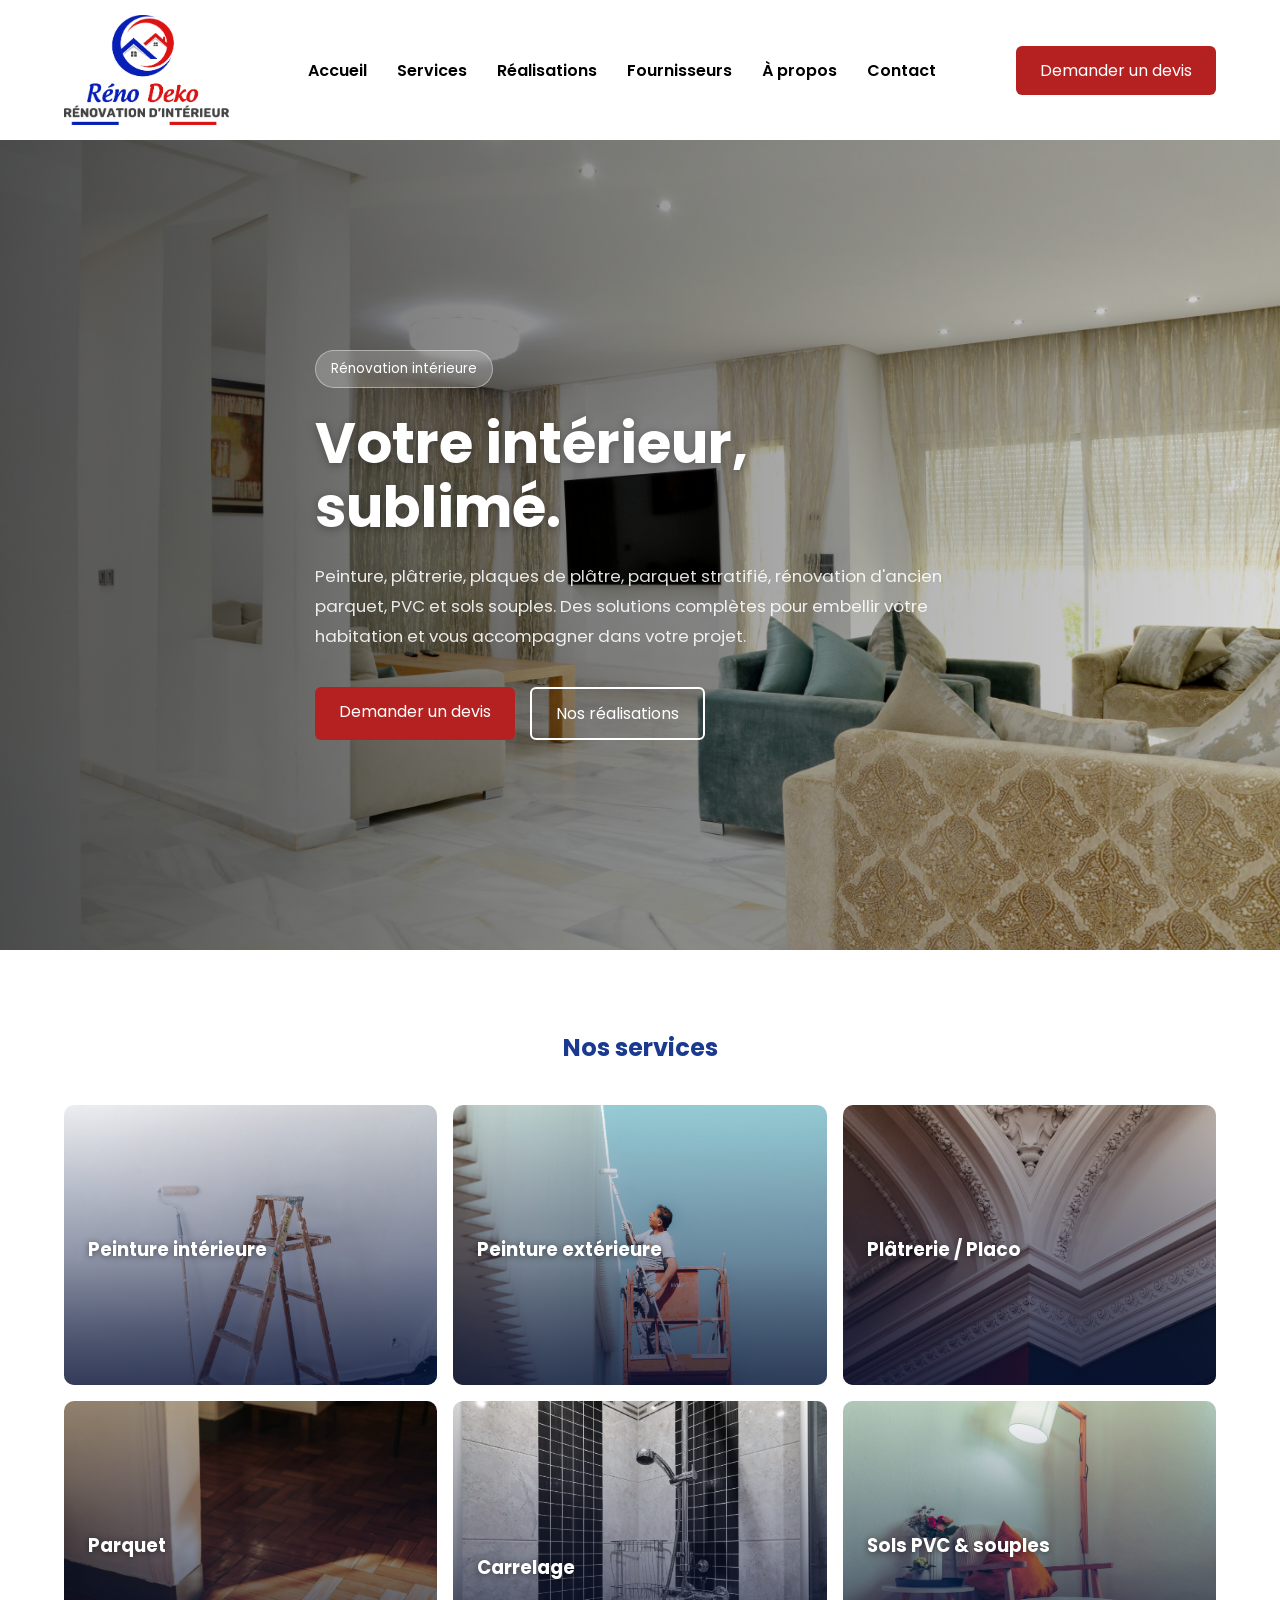
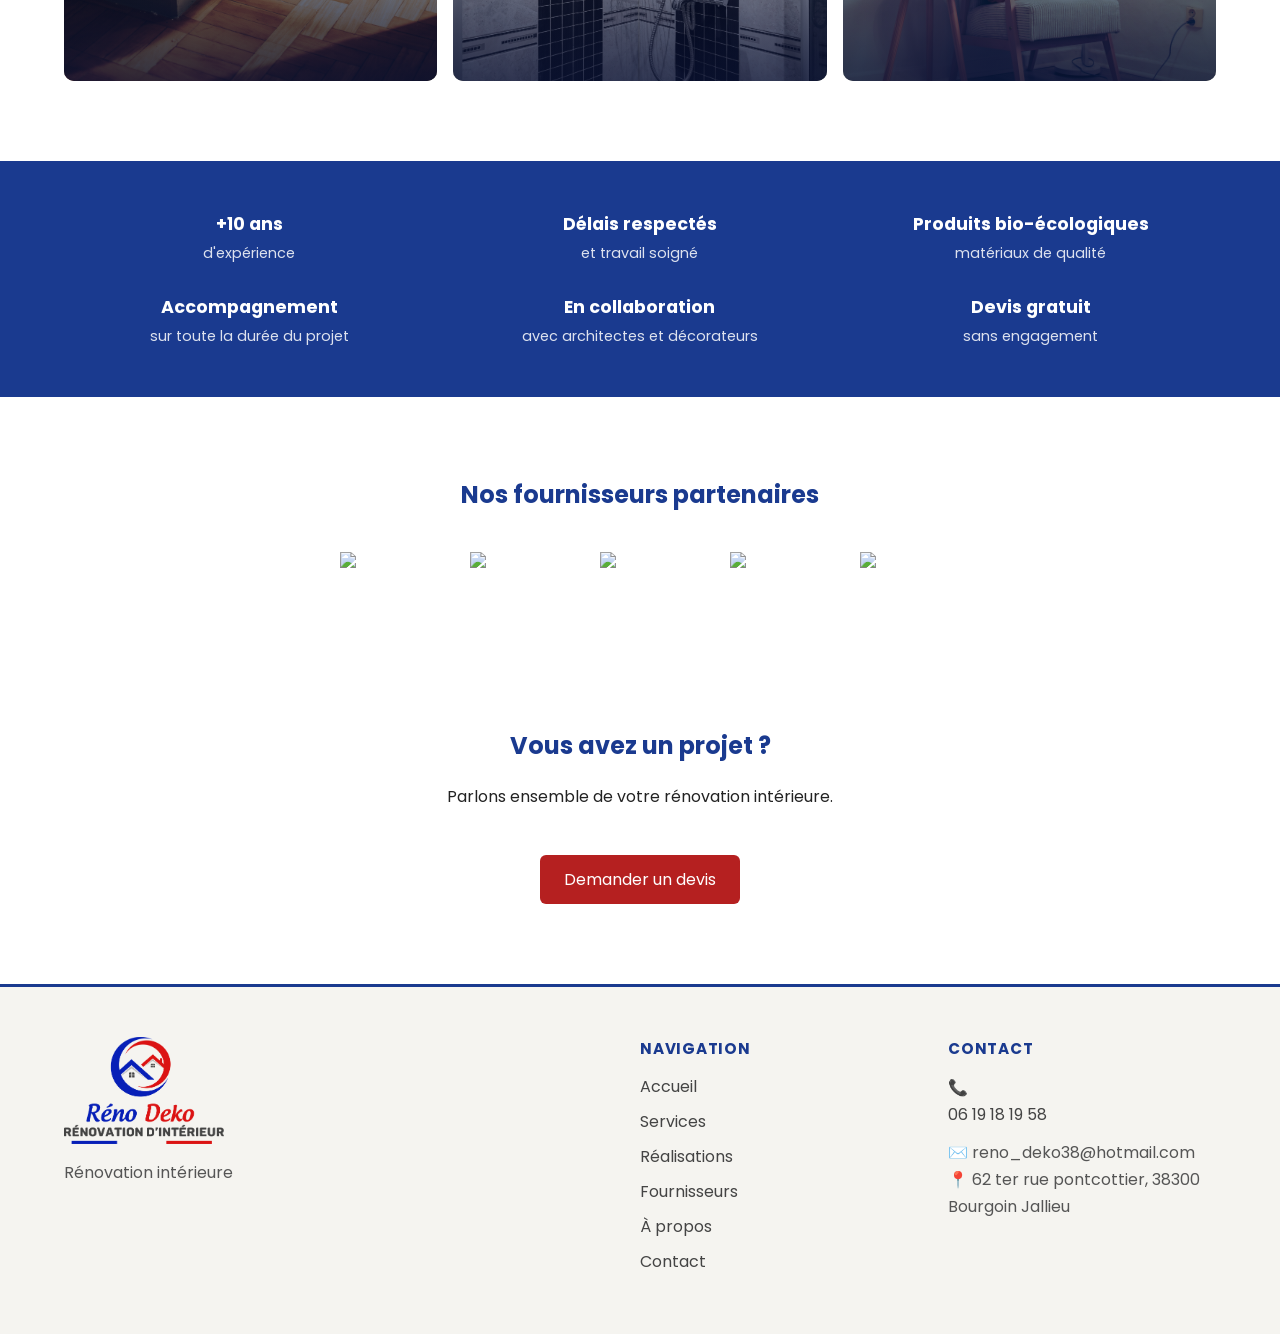
==== index.html @ 1f71a04a "Add files via upload" ====
<!DOCTYPE html>
<html lang="fr">

<head>
    <meta charset="UTF-8">
    <meta name="viewport" content="width=device-width, initial-scale=1.0">
    <title>Réno Deko - Rénovation intérieure</title>
    <link rel="stylesheet" href="assets/css/style.css">
</head>
<body>
    <header>
        <div class="container navbar">

            <a href="index.html" class="logo">
                <img src="assets/images/logo.png" alt="Réno Deko" style="height:110px; width:auto;">
            </a>

            <nav>
                <ul>
                    <li><a href="index.html">Accueil</a></li>
                    <li><a href="services.html">Services</a></li>
                    <li><a href="realisations.html">Réalisations</a></li>
                    <li><a href="fournisseurs.html">Fournisseurs</a></li>
                    <li><a href="apropos.html">À propos</a></li>
                    <li><a href="contact.html">Contact</a></li>
                </ul>
            </nav>

            <a href="contact.html" class="btn-primary">
                Demander un devis
            </a>

            <div class="burger">
                ☰
            </div>

        </div>
    </header>

    <main>

    <!-- HERO PLEINE LARGEUR -->
    <section class="hero">

        <!-- Diaporama du hero : remplace chaque url() par tes images -->
        <div class="hero-bg active" style="background-image: url('assets/images/hero-banner1.jpg'); background-position: center bottom;"></div>
        <div class="hero-bg" style="background-image: url('assets/images/hero-banner2.jpg');"></div>
        <div class="hero-bg" style="background-image: url('assets/images/hero-banner3.jpg'); background-position: center bottom;"></div>
        <div class="hero-overlay"></div>

        <div class="container hero-content">

            <span class="badge">Rénovation intérieure</span>

            <h1>
                Votre intérieur,<br>
                sublimé.
            </h1>

            <p>
                Peinture, plâtrerie, plaques de plâtre, parquet stratifié, rénovation d'ancien parquet,
                PVC et sols souples. Des solutions complètes pour embellir votre habitation
                et vous accompagner dans votre projet.
            </p>

            <div class="hero-buttons">
                <a href="contact.html" class="btn-primary">
                    Demander un devis
                </a>
                <a href="realisations.html" class="btn-secondary">
                    Nos réalisations
                </a>
            </div>

        </div>

    </section>

    <section class="services-home">

        <div class="container">

            <h2>Nos services</h2>

            <div class="service-cards">

                <a href="services.html" class="service-card">
                    <img src="assets/images/peinture-interieure2.jpg" alt="Peinture intérieure">
                    <div class="service-card-overlay">
                        <h3>Peinture intérieure</h3>
                        <p>Revêtements muraux, préparation des supports, enduit et enduit décoratif.</p>
                        <span class="service-card-link">En savoir +</span>
                    </div>
                </a>

                <a href="services.html" class="service-card">
                    <img src="assets/images/peinture-exterieure2.jpg" alt="Peinture extérieure">
                    <div class="service-card-overlay">
                        <h3>Peinture extérieure</h3>
                        <p>Murs extérieurs, lasure pour façade en ciment brut, ravalement.</p>
                        <span class="service-card-link">En savoir +</span>
                    </div>
                </a>

                <a href="services.html" class="service-card">
                    <img src="assets/images/platrerie2.jpg" alt="Plâtrerie / Placo">
                    <div class="service-card-overlay">
                        <h3>Plâtrerie / Placo</h3>
                        <p>Cloisons, doublages, plafonds et aménagement des combles.</p>
                        <span class="service-card-link">En savoir +</span>
                    </div>
                </a>

                <a href="services.html" class="service-card">
                    <img src="assets/images/parquet2.jpg" alt="Parquet">
                    <div class="service-card-overlay">
                        <h3>Parquet</h3>
                        <p>Pose de tout type de parquet, stratifié neuf ou rénovation d'ancien parquet.</p>
                        <span class="service-card-link">En savoir +</span>
                    </div>
                </a>

                <a href="services.html" class="service-card">
                    <img src="assets/images/carrelage2.jpg" alt="Carrelage">
                    <div class="service-card-overlay">
                        <h3>Carrelage</h3>
                        <p>Neuf et rénovation, intérieur et extérieur.</p>
                        <span class="service-card-link">En savoir +</span>
                    </div>
                </a>

                <a href="services.html" class="service-card">
                    <img src="assets/images/sols2.jpg" alt="Sols PVC & souples">
                    <div class="service-card-overlay">
                        <h3>Sols PVC & souples</h3>
                        <p>Revêtements résistants, modernes et confortables.</p>
                        <span class="service-card-link">En savoir +</span>
                    </div>
                </a>

            </div>

        </div>

    </section>

    <section class="advantages">

        <div class="container advantages-grid">

            <div>
                <h3>+10 ans</h3>
                <p>d'expérience</p>
            </div>

            <div>
                <h3>Délais respectés</h3>
                <p>et travail soigné</p>
            </div>

            <div>
                <h3>Produits bio-écologiques</h3>
                <p>matériaux de qualité</p>
            </div>

            <div>
                <h3>Accompagnement</h3>
                <p>sur toute la durée du projet</p>
            </div>

            <div>
                <h3>En collaboration</h3>
                <p>avec architectes et décorateurs</p>
            </div>

            <div>
                <h3>Devis gratuit</h3>
                <p>sans engagement</p>
            </div>

        </div>

    </section>

    <section class="suppliers-preview">

        <div class="container">

            <h2>Nos fournisseurs partenaires</h2>

            <div class="logos">
                <img src="assets/fournisseurs/seigneurie.png">
                <img src="assets/fournisseurs/tollens.png">
                <img src="assets/fournisseurs/sikkens.png">
                <img src="assets/fournisseurs/placoplatre.png">
                <img src="assets/fournisseurs/quickstep.png">
            </div>

        </div>

    </section>

    <section class="cta">

        <div class="container">

            <h2>Vous avez un projet ?</h2>

            <p>Parlons ensemble de votre rénovation intérieure.</p>

            <a href="contact.html" class="btn-primary">
                Demander un devis
            </a>

        </div>

    </section>

    </main>

    <footer>

        <div class="container footer-grid">
            <div>
                <img src="assets/images/logo.png"
                alt="Réno Deko"
                style="width:160px; margin-bottom:15px;">
                <p>Rénovation intérieure</p>
            </div>

            <div>
                <h4>Navigation</h4>
                <a href="index.html">Accueil</a>
                <a href="services.html">Services</a>
                <a href="realisations.html">Réalisations</a>
                <a href="fournisseurs.html">Fournisseurs</a>
                <a href="apropos.html">À propos</a>
                <a href="contact.html">Contact</a>
            </div>

            <div>
                <h4>Contact</h4>
                <p>📞 <a href="tel:+33619181958" style="color:#444;">06 19 18 19 58</a></p>
                <p>✉️ reno_deko38@hotmail.com</p>
                <p>📍 62 ter rue pontcottier, 38300 Bourgoin Jallieu</p>
            </div>

        </div>

    </footer>
    <script src="assets/js/main.js"></script>
</body>

</html>
---- assets/css/style.css ----
@import url('https://fonts.googleapis.com/css2?family=Poppins:wght@300;400;500;600;700&display=swap');

:root{
    --blue:#1a3a8f;
    --red:#b52020;
    --dark:#222;
    --light:#fff;
    --gray:#faf9f7;
}

*{
    margin:0;
    padding:0;
    box-sizing:border-box;
}

html,
body{
    height:100%;
}

body{
    font-family:'Poppins',sans-serif;
    color:var(--dark);
    display:flex;
    flex-direction:column;
    min-height:100vh;
    background-image: url("../images/fond.jpg");
    background-size: cover;
    background-position: center;
    background-repeat: no-repeat;
    background-attachment: fixed;
}

main{
    flex:1;
}

img{
    max-width:100%;
    display:block;
}

a{
    text-decoration:none;
}

.container{
    width:90%;
    max-width:1200px;
    margin:auto;
}

/* ── HEADER ── */
header{
    background:rgba(255,255,255,0.95);
    position: relative;
    z-index: 10;
}

.navbar{
    display:flex;
    justify-content:space-between;
    align-items:center;
    padding:15px 0;
}

.logo img{
    height:80px;
}

nav ul{
    display:flex;
    list-style:none;
    gap:30px;
}

nav a{
    color:#000000;
    font-weight:600;
    font-size:16px;
}

nav a:hover{
    color:var(--blue);
}

.btn-primary{
    background:var(--red);
    color:white;
    padding:12px 24px;
    border-radius:6px;
    transition: background 0.2s ease;
}

.btn-primary:hover{
    background:#8f1818;
}

.btn-secondary{
    border:2px solid white;
    color:white;
    padding:12px 24px;
    border-radius:6px;
    transition: all 0.2s ease;
}

.btn-secondary:hover{
    background:white;
    color:var(--dark);
}

/* ── HERO PLEINE LARGEUR ── */
.hero{
    position: relative;
    min-height: 90vh;
    display: flex;
    align-items: center;
    overflow: hidden;
}

/* Diaporama du hero — contrôlé par JavaScript */
/* Place tes fichiers : hero-banner1.jpg, hero-banner2.jpg, hero-banner3.jpg */
.hero-bg{
    position: absolute;
    inset: 0;
    background-size: cover;
    background-position: center;
    background-repeat: no-repeat;
    opacity: 0;
    transition: opacity 2s ease-in-out;
}

.hero-bg.active{
    opacity: 1;
}

/* Overlay sombre pour lisibilité du texte */
.hero-overlay{
    position: absolute;
    inset: 0;
    background: linear-gradient(
        to right,
        rgba(0,0,0,0.65) 0%,
        rgba(0,0,0,0.35) 60%,
        rgba(0,0,0,0.15) 100%
    );
}

.hero-content{
    position: relative;
    z-index: 2;
    max-width: 650px;
    padding: 80px 0;
}

.badge{
    display:inline-block;
    background: rgba(255,255,255,0.2);
    color: white;
    border: 1px solid rgba(255,255,255,0.4);
    padding:8px 15px;
    border-radius:50px;
    margin-bottom:24px;
    font-size:0.85rem;
    backdrop-filter: blur(4px);
}

.hero h1{
    font-size: 56px;
    color: white;
    margin-bottom: 20px;
    line-height: 1.15;
    text-shadow: 0 2px 10px rgba(0,0,0,0.3);
}

.hero p{
    color: rgba(255,255,255,0.88);
    line-height:1.8;
    margin-bottom:36px;
    font-size: 1.05rem;
}

.hero-buttons{
    display:flex;
    gap:15px;
    flex-wrap: wrap;
}

/* ── SERVICES ── */
.services-home{
    padding:80px 0;
    background:transparent;
}

.services-home h2,
.suppliers-preview h2,
.cta h2{
    text-align:center;
    margin-bottom:40px;
    color:var(--blue);
}

/* anciens cards conservés au cas où utilisés ailleurs */
.cards{
    display:grid;
    grid-template-columns:repeat(auto-fit,minmax(220px,1fr));
    gap:20px;
}
.card{
    background:rgba(255,255,255,0.92);
    padding:30px;
    border-radius:10px;
    box-shadow:0 5px 20px rgba(0,0,0,.08);
}

/* ── SERVICE CARDS AVEC HOVER IMAGE ── */
.service-cards{
    display:grid;
    grid-template-columns:repeat(3, 1fr);
    gap:16px;
}

.service-card{
    position:relative;
    overflow:hidden;
    display:block;
    aspect-ratio:4/3;
    cursor:pointer;
    border-radius:10px;
}

.service-card img{
    width:100%;
    height:100%;
    object-fit:cover;
    display:block;
    transition:transform 0.5s ease;
}

.service-card:hover img{
    transform:scale(1.06);
}

.service-card-overlay{
    position:absolute;
    inset:0;
    background:linear-gradient(
        to top,
        rgba(10,20,60,0.70) 0%,
        rgba(10,20,60,0.30) 60%,
        rgba(0,0,0,0) 100%
    );
    display:flex;
    flex-direction:column;
    justify-content:flex-end;
    padding:28px 24px;
    opacity:0;
    transition:opacity 0.35s ease;
}

/* titre toujours visible en bas même sans hover */
.service-card-overlay h3{
    color:white;
    font-size:1.15rem;
    font-weight:700;
    margin-bottom:8px;
    text-shadow:0 1px 6px rgba(0,0,0,0.5);
    transform:translateY(6px);
    transition:transform 0.35s ease;
}

.service-card-overlay p{
    color:rgba(255,255,255,0.9);
    font-size:0.88rem;
    line-height:1.55;
    margin-bottom:14px;
    opacity:0;
    transform:translateY(10px);
    transition:opacity 0.3s ease 0.05s, transform 0.35s ease 0.05s;
}

.service-card-link{
    display:inline-block;
    color:white;
    border:1px solid white;
    padding:6px 16px;
    border-radius:4px;
    font-size:0.82rem;
    font-weight:600;
    width:fit-content;
    opacity:0;
    transform:translateY(10px);
    transition:opacity 0.3s ease 0.1s, transform 0.35s ease 0.1s, background 0.2s ease;
}

.service-card-link:hover{
    background:white;
    color:var(--dark);
}

/* état sans hover : juste le titre visible */
.service-card::before{
    content:'';
    position:absolute;
    inset:0;
    background:linear-gradient(
        to top,
        rgba(0,0,0,0.30) 0%,
        rgba(0,0,0,0) 45%
    );
    z-index:1;
    transition:opacity 0.35s ease;
}

.service-card .service-card-overlay{
    z-index:2;
    opacity:1;
}

.service-card:not(:hover) .service-card-overlay p,
.service-card:not(:hover) .service-card-link{
    opacity:0;
    transform:translateY(10px);
}

.service-card:hover .service-card-overlay p,
.service-card:hover .service-card-link{
    opacity:1;
    transform:translateY(0);
}

.service-card:hover::before{
    opacity:0;
}

.service-card:hover .service-card-overlay h3{
    transform:translateY(0);
}

@media(max-width:992px){
    .service-cards{
        grid-template-columns:repeat(2,1fr);
    }
}

@media(max-width:560px){
    .service-cards{
        grid-template-columns:1fr;
    }
}

/* ── SERVICES PAGE CARDS ── */
.services-page .container{
    display: flex;
    flex-direction: column;
    gap: 30px;
    padding: 60px 0;
}

.services-card{
    display: flex;
    flex-direction: row;
    align-items: stretch;
    background: rgba(255,255,255,0.95);
    border-radius: 14px;
    box-shadow: 0 4px 24px rgba(0,0,0,0.08);
    overflow: hidden;
}

.services-card img{
    width: 340px;
    min-width: 280px;
    height: 280px;
    object-fit: cover;
    display: block;
    flex-shrink: 0;
    border-radius: 14px 0 0 14px;
}

.services-card > div{
    padding: 36px 40px;
    display: flex;
    flex-direction: column;
    justify-content: center;
}

.services-card h2{
    color: var(--blue);
    font-size: 1.4rem;
    font-weight: 700;
    margin-bottom: 12px;
}

.services-card p{
    color: #444;
    line-height: 1.7;
    margin-bottom: 16px;
    font-size: 0.97rem;
}

.services-card ul{
    list-style: none;
    padding: 0;
    display: flex;
    flex-direction: column;
    gap: 6px;
}

.services-card ul li{
    color: #333;
    font-size: 0.93rem;
}

@media(max-width: 768px){
    .services-card{
        flex-direction: column;
    }

    .services-card img{
        width: 100%;
        height: 220px;
        min-width: unset;
    }

    .services-card > div{
        padding: 24px 20px;
    }
}

/* ── AVANTAGES ── */
.advantages{
    background:var(--blue);
    color:white;
    padding:50px 0;
}

.advantages-grid{
    display:grid;
    grid-template-columns:repeat(3,1fr);
    gap:30px 20px;
    text-align:center;
}

.advantages-grid h3{
    font-size:1.1rem;
    margin-bottom:6px;
}

.advantages-grid p{
    font-size:0.9rem;
    opacity:0.85;
}

/* ── FOURNISSEURS ── */
.suppliers-preview{
    padding:80px 0;
}

.logos{
    display:flex;
    justify-content:center;
    align-items:center;
    flex-wrap:wrap;
    gap:50px;
}

.logos img{
    max-height:60px;
    min-width:80px;
    object-fit:contain;
}

.logos img[src=""],
.logos img:not([src]){
    display:none;
}

/* ── CTA ── */
.cta{
    padding:80px 0;
    text-align:center;
}

.cta h2{
    margin-bottom:20px;
}

.cta p{
    margin-bottom:35px;
    line-height:1.7;
}

.cta .btn-primary{
    display:inline-block;
    margin-top:10px;
}

/* ── FOOTER ── */
footer{
    background:#f5f4f0;
    color:#333;
    padding:50px 0;
    border-top:3px solid var(--blue);
}

.footer-grid{
    display:grid;
    grid-template-columns:2fr 1fr 1fr;
    gap:40px;
}

footer a{
    display:block;
    color:#444;
    margin-bottom:10px;
    transition: color 0.2s;
}

footer a:hover{
    color:var(--blue);
}

footer h4{
    color:var(--blue);
    margin-bottom:14px;
    font-size:0.95rem;
    text-transform:uppercase;
    letter-spacing:0.05em;
}

footer p{
    color:#555;
    line-height:1.7;
}

.burger{
    display:none;
}

/* ── MOBILE ── */
@media(max-width:992px){

    .hero{
        min-height: 100svh;
    }

    .hero h1{
        font-size:32px;
    }

    .hero-overlay{
        background: rgba(0,0,0,0.55);
    }

    nav{
        display:none;
    }

    .burger{
        display:block;
        font-size:28px;
        cursor:pointer;
        color:var(--blue);
    }

    nav.active{
        display:flex;
        position:absolute;
        top:100%;
        left:0;
        right:0;
        background:white;
        flex-direction:column;
        padding:20px;
        box-shadow:0 10px 20px rgba(0,0,0,.1);
        z-index:100;
    }

    nav.active ul{
        flex-direction:column;
        gap:20px;
    }

    header{
        position:relative;
    }

    .advantages-grid{
        grid-template-columns:1fr 1fr;
        gap:24px 16px;
    }

    .footer-grid{
        grid-template-columns:1fr;
    }

    .navbar > .btn-primary{
        display:none;
    }
}
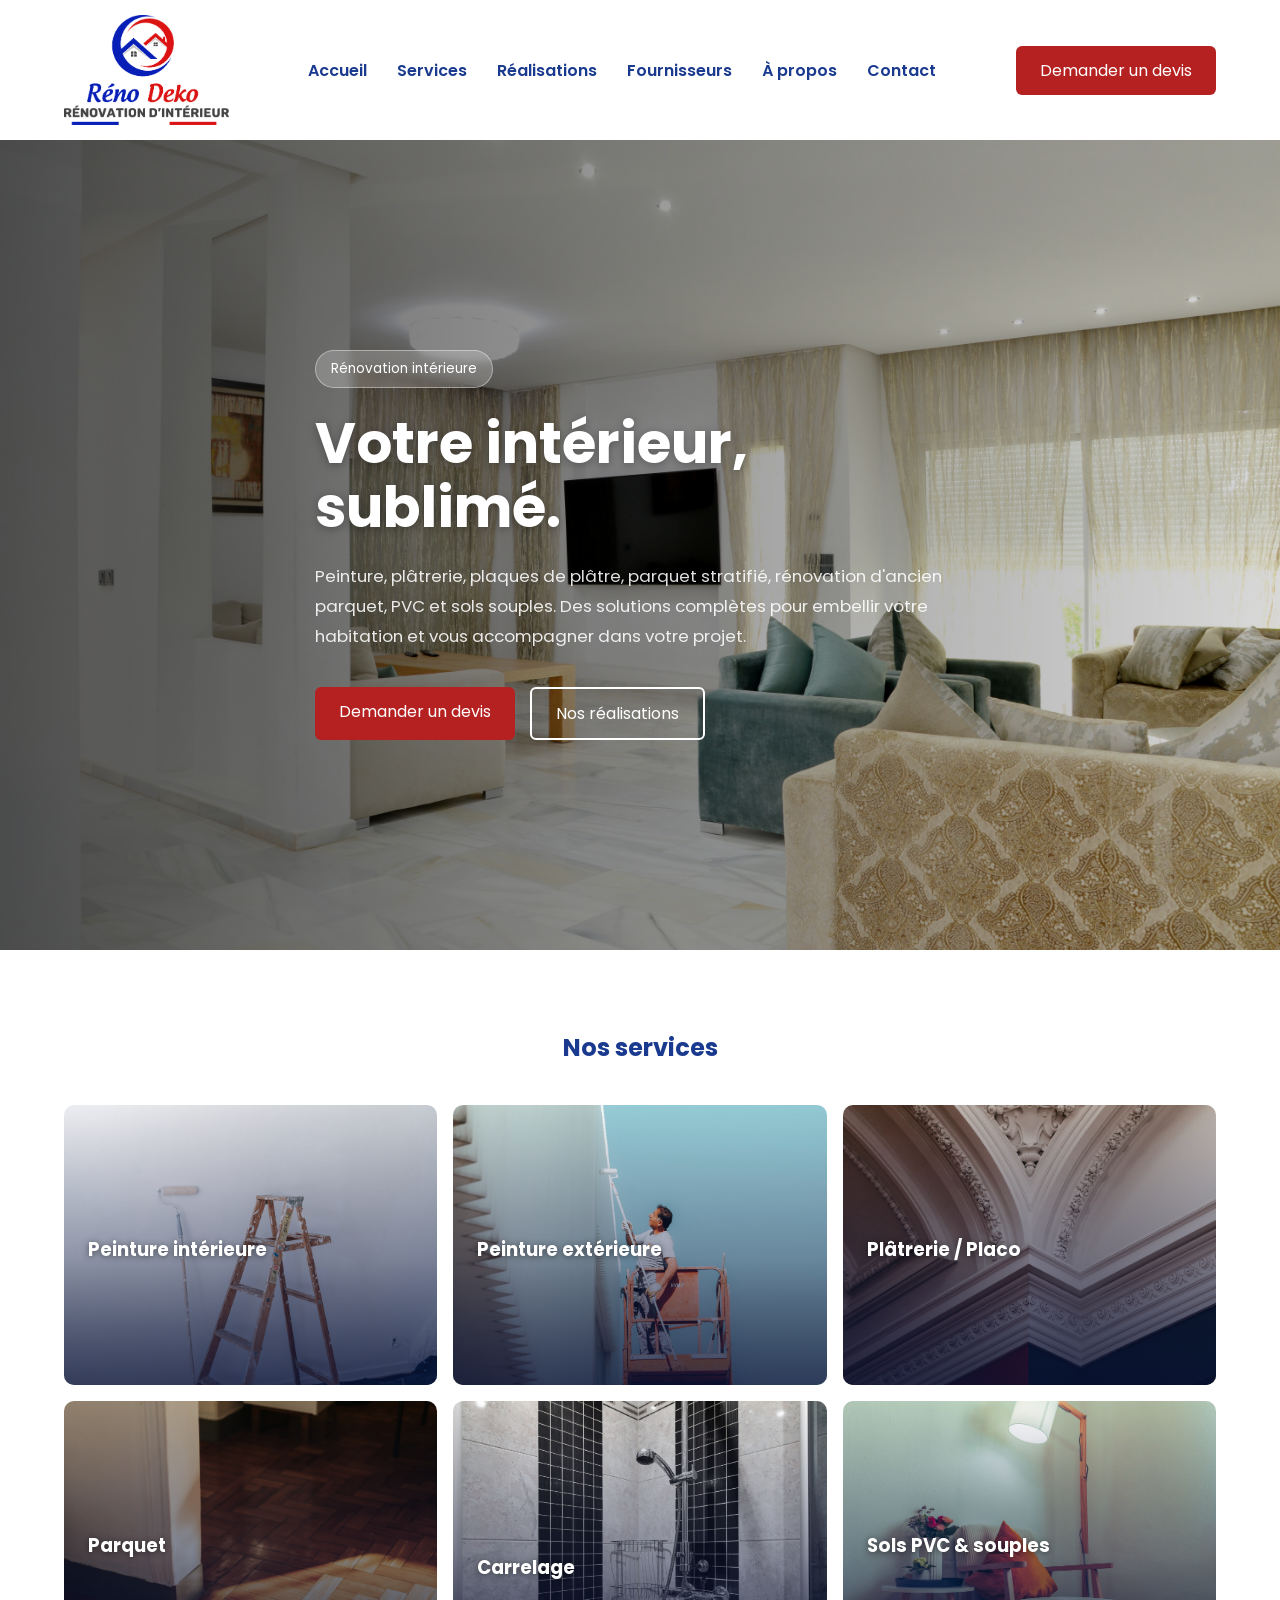
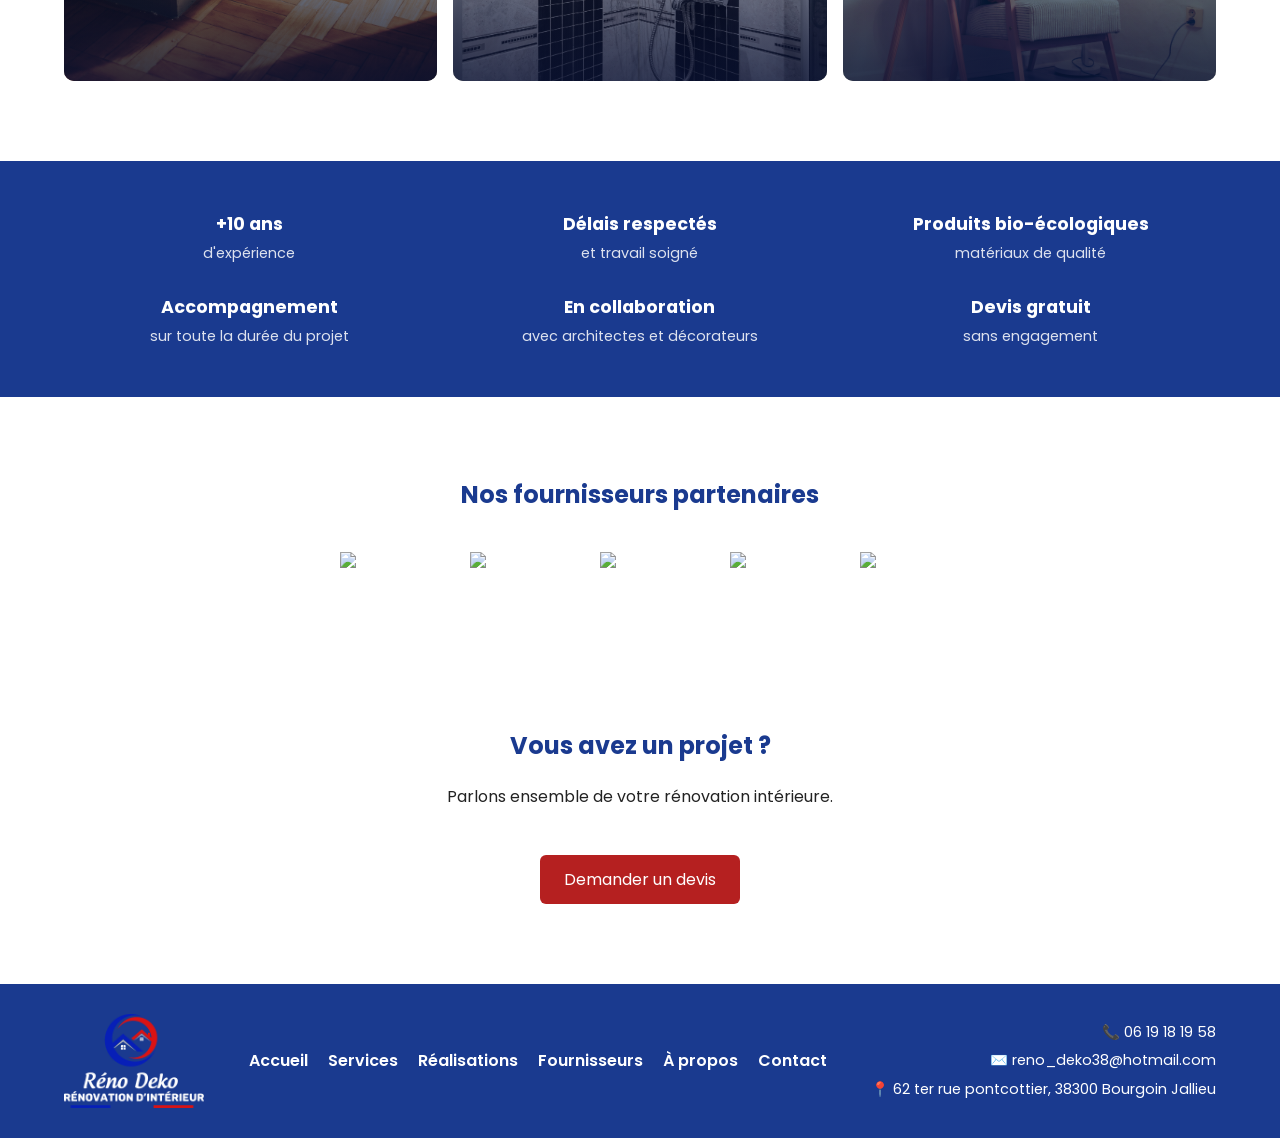
==== commit 894a94c0: "Add files via upload" ====
--- a/index.html
+++ b/index.html
@@ -221,26 +221,22 @@
     <footer>
 
         <div class="container footer-grid">
-            <div>
-                <img src="assets/images/logo.png"
-                alt="Réno Deko"
-                style="width:160px; margin-bottom:15px;">
-                <p>Rénovation intérieure</p>
-            </div>
-
-            <div>
-                <h4>Navigation</h4>
+
+            <div class="footer-logo">
+                <img src="assets/images/logo-white.png" alt="Réno Deko" style="width:140px;">
+            </div>
+
+            <nav class="footer-nav">
                 <a href="index.html">Accueil</a>
                 <a href="services.html">Services</a>
                 <a href="realisations.html">Réalisations</a>
                 <a href="fournisseurs.html">Fournisseurs</a>
                 <a href="apropos.html">À propos</a>
                 <a href="contact.html">Contact</a>
-            </div>
-
-            <div>
-                <h4>Contact</h4>
-                <p>📞 <a href="tel:+33619181958" style="color:#444;">06 19 18 19 58</a></p>
+            </nav>
+
+            <div class="footer-contact">
+                <p>📞 <a href="tel:+33619181958">06 19 18 19 58</a></p>
                 <p>✉️ reno_deko38@hotmail.com</p>
                 <p>📍 62 ter rue pontcottier, 38300 Bourgoin Jallieu</p>
             </div>
@@ -251,4 +247,4 @@
     <script src="assets/js/main.js"></script>
 </body>
 
-</html>
+</html>
--- a/assets/css/style.css
+++ b/assets/css/style.css
@@ -76,7 +76,7 @@
 }
 
 nav a{
-    color:#000000;
+    color:#1a3a8f;
     font-weight:600;
     font-size:16px;
 }
@@ -371,7 +371,7 @@
 .services-card img{
     width: 340px;
     min-width: 280px;
-    height: 280px;
+    height: 300px;
     object-fit: cover;
     display: block;
     flex-shrink: 0;
@@ -498,40 +498,57 @@
 
 /* ── FOOTER ── */
 footer{
-    background:#f5f4f0;
-    color:#333;
-    padding:50px 0;
-    border-top:3px solid var(--blue);
+    background:#1a3a8f;
+    padding:30px 0;
 }
 
 .footer-grid{
-    display:grid;
-    grid-template-columns:2fr 1fr 1fr;
+    display:flex;
+    justify-content:space-between;
+    align-items:center;
     gap:40px;
 }
 
+.footer-logo{
+    flex-shrink:0;
+}
+
+.footer-nav{
+    display:flex;
+    flex-wrap:wrap;
+    gap:6px 20px;
+    justify-content:center;
+}
+
+.footer-nav a{
+    display:inline;
+    color:#ffffff;
+    font-weight:600;
+    transition: color 0.2s;
+}
+
+.footer-nav a:hover{
+    color:var(--blue);
+}
+
+.footer-contact{
+    text-align:right;
+    flex-shrink:0;
+}
+
+.footer-contact p{
+    color:#ffffff;
+    line-height:2;
+    font-size:0.9rem;
+}
+
 footer a{
-    display:block;
-    color:#444;
-    margin-bottom:10px;
+    color:#ffffff;
     transition: color 0.2s;
 }
 
 footer a:hover{
     color:var(--blue);
-}
-
-footer h4{
-    color:var(--blue);
-    margin-bottom:14px;
-    font-size:0.95rem;
-    text-transform:uppercase;
-    letter-spacing:0.05em;
-}
-
-footer p{
-    color:#555;
-    line-height:1.7;
 }
 
 .burger{
@@ -592,10 +609,16 @@
     }
 
     .footer-grid{
-        grid-template-columns:1fr;
+        flex-direction:column;
+        align-items:flex-start;
+        gap:24px;
+    }
+
+    .footer-contact{
+        text-align:left;
     }
 
     .navbar > .btn-primary{
         display:none;
     }
-}
+}
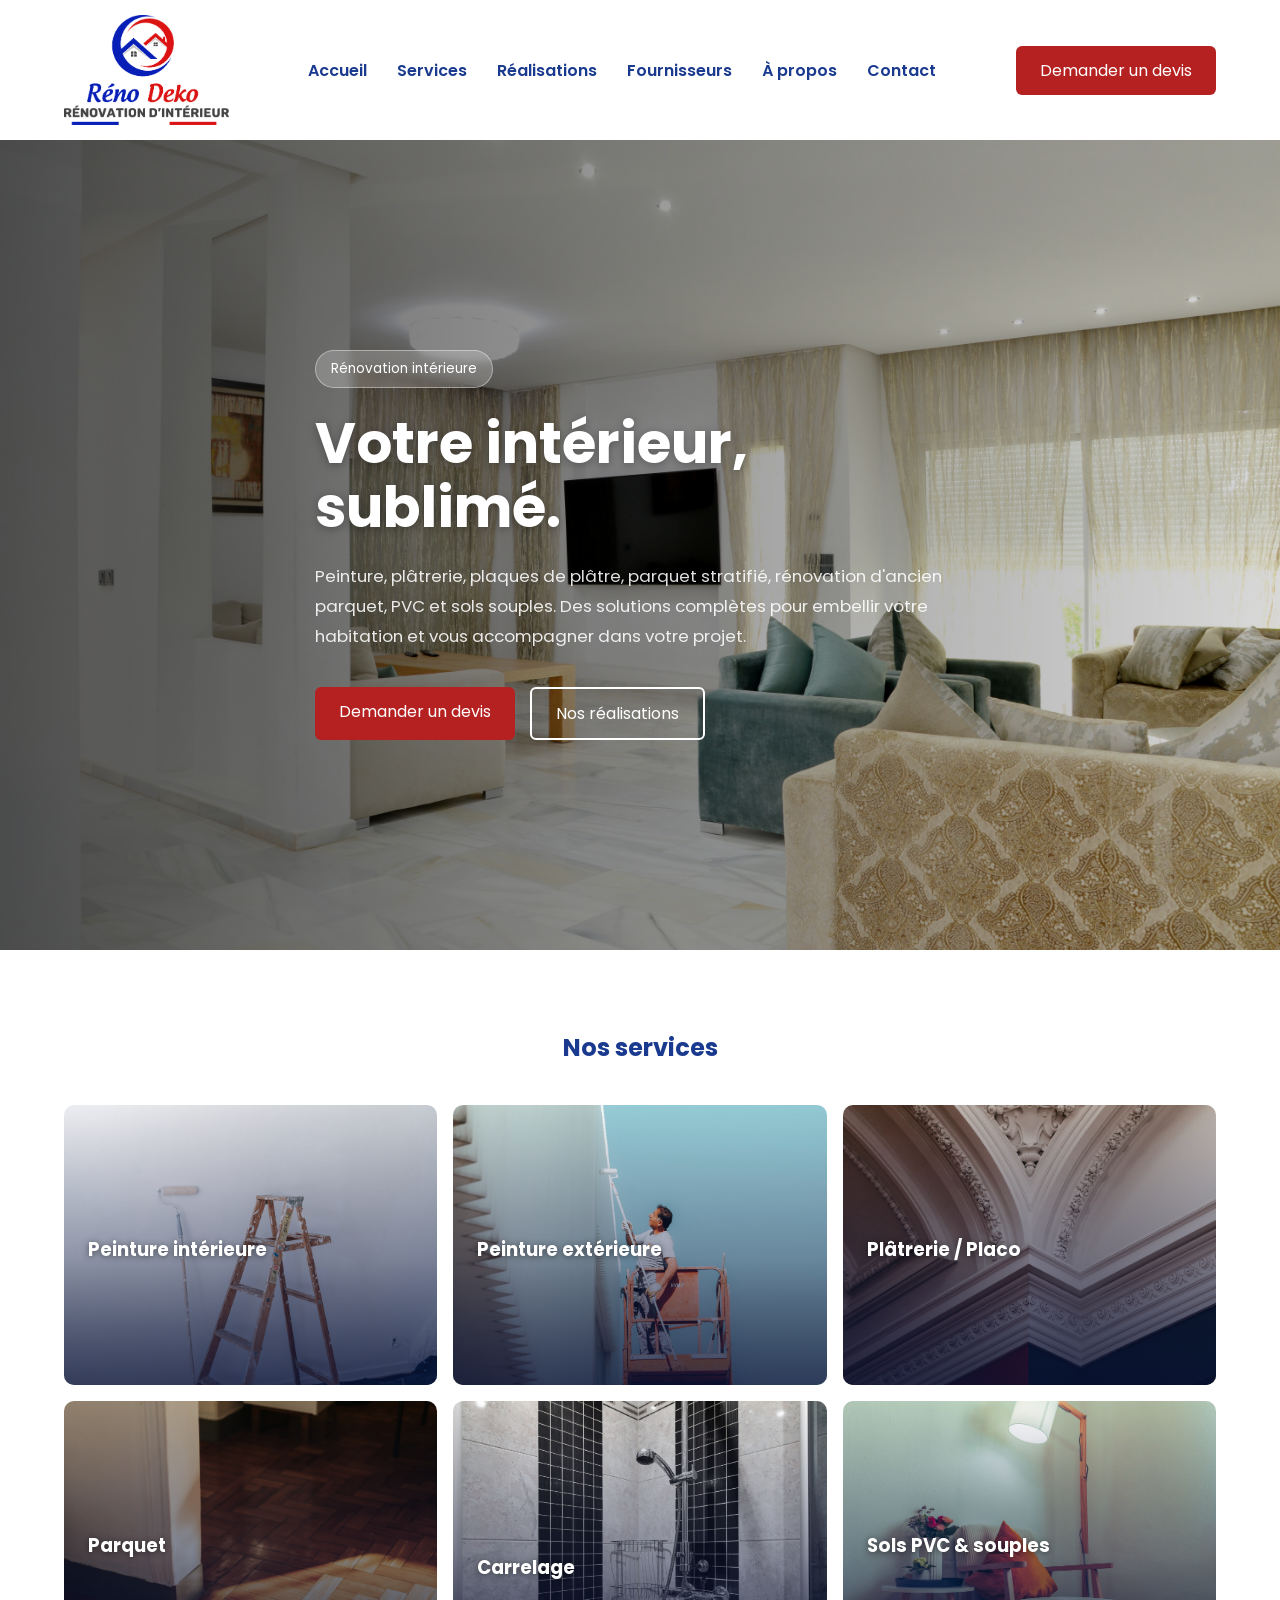
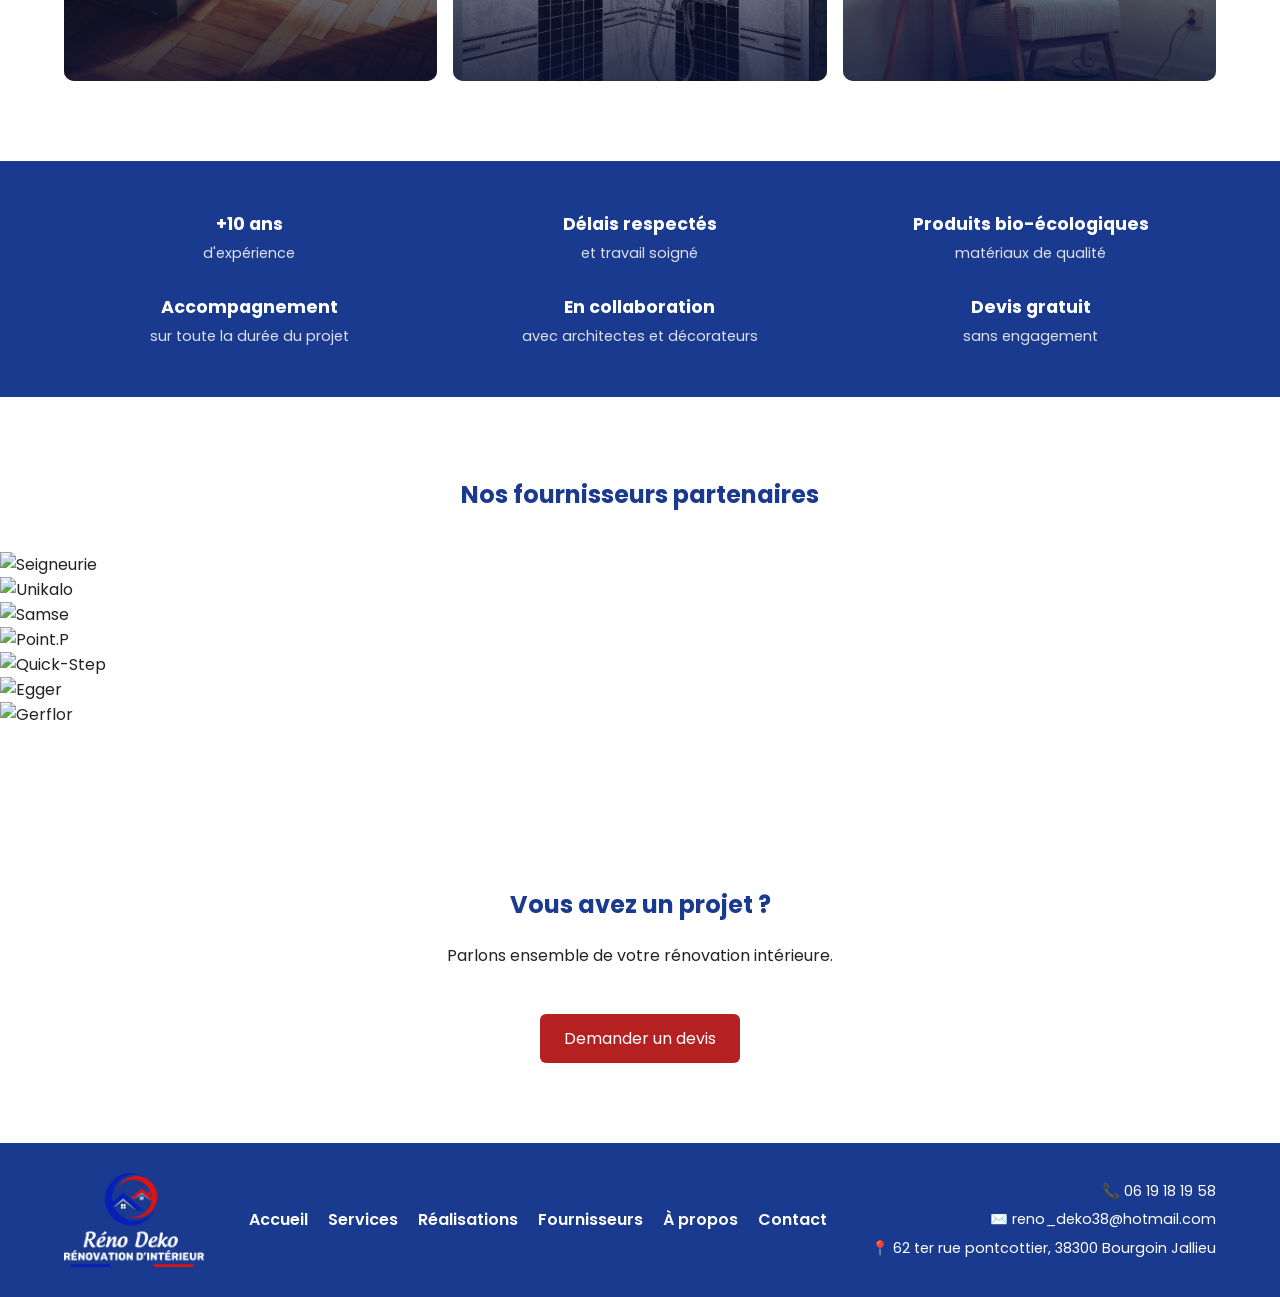
==== commit 5747df2e: "Update index.html" ====
--- a/index.html
+++ b/index.html
@@ -39,182 +39,192 @@
 
     <main>
 
-    <!-- HERO PLEINE LARGEUR -->
-    <section class="hero">
-
-        <!-- Diaporama du hero : remplace chaque url() par tes images -->
-        <div class="hero-bg active" style="background-image: url('assets/images/hero-banner1.jpg'); background-position: center bottom;"></div>
-        <div class="hero-bg" style="background-image: url('assets/images/hero-banner2.jpg');"></div>
-        <div class="hero-bg" style="background-image: url('assets/images/hero-banner3.jpg'); background-position: center bottom;"></div>
-        <div class="hero-overlay"></div>
-
-        <div class="container hero-content">
-
-            <span class="badge">Rénovation intérieure</span>
-
-            <h1>
-                Votre intérieur,<br>
-                sublimé.
-            </h1>
-
-            <p>
-                Peinture, plâtrerie, plaques de plâtre, parquet stratifié, rénovation d'ancien parquet,
-                PVC et sols souples. Des solutions complètes pour embellir votre habitation
-                et vous accompagner dans votre projet.
-            </p>
-
-            <div class="hero-buttons">
+        <!-- HERO PLEINE LARGEUR -->
+        <section class="hero">
+
+            <!-- Diaporama du hero : remplace chaque url() par tes images -->
+            <div class="hero-bg active" style="background-image: url('assets/images/hero-banner1.jpg'); background-position: center bottom;"></div>
+            <div class="hero-bg" style="background-image: url('assets/images/hero-banner2.jpg');"></div>
+            <div class="hero-bg" style="background-image: url('assets/images/hero-banner3.jpg'); background-position: center bottom;"></div>
+            <div class="hero-overlay"></div>
+
+            <div class="container hero-content">
+
+                <span class="badge">Rénovation intérieure</span>
+
+                <h1>
+                    Votre intérieur,<br>
+                    sublimé.
+                </h1>
+
+                <p>
+                    Peinture, plâtrerie, plaques de plâtre, parquet stratifié, rénovation d'ancien parquet,
+                    PVC et sols souples. Des solutions complètes pour embellir votre habitation
+                    et vous accompagner dans votre projet.
+                </p>
+
+                <div class="hero-buttons">
+                    <a href="contact.html" class="btn-primary">
+                        Demander un devis
+                    </a>
+                    <a href="realisations.html" class="btn-secondary">
+                        Nos réalisations
+                    </a>
+                </div>
+
+            </div>
+
+        </section>
+
+        <section class="services-home">
+
+            <div class="container">
+
+                <h2>Nos services</h2>
+
+                <div class="service-cards">
+
+                    <a href="services.html" class="service-card">
+                        <img src="assets/images/peinture-interieure2.jpg" alt="Peinture intérieure">
+                        <div class="service-card-overlay">
+                            <h3>Peinture intérieure</h3>
+                            <p>Revêtements muraux, préparation des supports, enduit et enduit décoratif.</p>
+                            <span class="service-card-link">En savoir +</span>
+                        </div>
+                    </a>
+
+                    <a href="services.html" class="service-card">
+                        <img src="assets/images/peinture-exterieure2.jpg" alt="Peinture extérieure">
+                        <div class="service-card-overlay">
+                            <h3>Peinture extérieure</h3>
+                            <p>Murs extérieurs, lasure pour façade en ciment brut, ravalement.</p>
+                            <span class="service-card-link">En savoir +</span>
+                        </div>
+                    </a>
+
+                    <a href="services.html" class="service-card">
+                        <img src="assets/images/platrerie2.jpg" alt="Plâtrerie / Placo">
+                        <div class="service-card-overlay">
+                            <h3>Plâtrerie / Placo</h3>
+                            <p>Cloisons, doublages, plafonds et aménagement des combles.</p>
+                            <span class="service-card-link">En savoir +</span>
+                        </div>
+                    </a>
+
+                    <a href="services.html" class="service-card">
+                        <img src="assets/images/parquet2.jpg" alt="Parquet">
+                        <div class="service-card-overlay">
+                            <h3>Parquet</h3>
+                            <p>Pose de tout type de parquet, stratifié neuf ou rénovation d'ancien parquet.</p>
+                            <span class="service-card-link">En savoir +</span>
+                        </div>
+                    </a>
+
+                    <a href="services.html" class="service-card">
+                        <img src="assets/images/carrelage2.jpg" alt="Carrelage">
+                        <div class="service-card-overlay">
+                            <h3>Carrelage</h3>
+                            <p>Neuf et rénovation, intérieur et extérieur.</p>
+                            <span class="service-card-link">En savoir +</span>
+                        </div>
+                    </a>
+
+                    <a href="services.html" class="service-card">
+                        <img src="assets/images/sols2.jpg" alt="Sols PVC & souples">
+                        <div class="service-card-overlay">
+                            <h3>Sols PVC & souples</h3>
+                            <p>Revêtements résistants, modernes et confortables.</p>
+                            <span class="service-card-link">En savoir +</span>
+                        </div>
+                    </a>
+
+                </div>
+
+            </div>
+
+        </section>
+
+        <section class="advantages">
+
+            <div class="container advantages-grid">
+
+                <div>
+                    <h3>+10 ans</h3>
+                    <p>d'expérience</p>
+                </div>
+
+                <div>
+                    <h3>Délais respectés</h3>
+                    <p>et travail soigné</p>
+                </div>
+
+                <div>
+                    <h3>Produits bio-écologiques</h3>
+                    <p>matériaux de qualité</p>
+                </div>
+
+                <div>
+                    <h3>Accompagnement</h3>
+                    <p>sur toute la durée du projet</p>
+                </div>
+
+                <div>
+                    <h3>En collaboration</h3>
+                    <p>avec architectes et décorateurs</p>
+                </div>
+
+                <div>
+                    <h3>Devis gratuit</h3>
+                    <p>sans engagement</p>
+                </div>
+
+            </div>
+
+        </section>
+
+        <section class="suppliers-preview">
+
+            <div class="container">
+                <h2>Nos fournisseurs partenaires</h2>
+            </div>
+
+            <div class="logos-marquee">
+                <div class="logos-track">
+                    <div class="logo-card"><img src="assets/images/seigneurie.jpeg" alt="Seigneurie"></div>
+                    <div class="logo-card"><img src="assets/images/unilako.jpeg" alt="Unikalo"></div>
+                    <div class="logo-card"><img src="assets/images/samse.jpeg" alt="Samse"></div>
+                    <div class="logo-card"><img src="assets/images/pointp.jpeg" alt="Point.P"></div>
+                    <div class="logo-card"><img src="assets/images/quickstep.jpeg" alt="Quick-Step"></div>
+                    <div class="logo-card"><img src="assets/images/egger.jpeg" alt="Egger"></div>
+                    <div class="logo-card"><img src="assets/images/gerflor.jpeg" alt="Gerflor"></div>
+
+                    <div class="logo-card" aria-hidden="true"><img src="assets/images/seigneurie.jpeg" alt=""></div>
+                    <div class="logo-card" aria-hidden="true"><img src="assets/images/unikalo.jpeg" alt=""></div>
+                    <div class="logo-card" aria-hidden="true"><img src="assets/images/samse.jpeg" alt=""></div>
+                    <div class="logo-card" aria-hidden="true"><img src="assets/images/pointp.jpeg" alt=""></div>
+                    <div class="logo-card" aria-hidden="true"><img src="assets/images/quickstep.jpeg" alt=""></div>
+                    <div class="logo-card" aria-hidden="true"><img src="assets/images/egger.jpeg" alt=""></div>
+                    <div class="logo-card" aria-hidden="true"><img src="assets/images/gerflor.jpeg" alt=""></div>
+                </div>
+            </div>
+
+        </section>
+
+        <section class="cta">
+
+            <div class="container">
+
+                <h2>Vous avez un projet ?</h2>
+
+                <p>Parlons ensemble de votre rénovation intérieure.</p>
+
                 <a href="contact.html" class="btn-primary">
                     Demander un devis
                 </a>
-                <a href="realisations.html" class="btn-secondary">
-                    Nos réalisations
-                </a>
-            </div>
-
-        </div>
-
-    </section>
-
-    <section class="services-home">
-
-        <div class="container">
-
-            <h2>Nos services</h2>
-
-            <div class="service-cards">
-
-                <a href="services.html" class="service-card">
-                    <img src="assets/images/peinture-interieure2.jpg" alt="Peinture intérieure">
-                    <div class="service-card-overlay">
-                        <h3>Peinture intérieure</h3>
-                        <p>Revêtements muraux, préparation des supports, enduit et enduit décoratif.</p>
-                        <span class="service-card-link">En savoir +</span>
-                    </div>
-                </a>
-
-                <a href="services.html" class="service-card">
-                    <img src="assets/images/peinture-exterieure2.jpg" alt="Peinture extérieure">
-                    <div class="service-card-overlay">
-                        <h3>Peinture extérieure</h3>
-                        <p>Murs extérieurs, lasure pour façade en ciment brut, ravalement.</p>
-                        <span class="service-card-link">En savoir +</span>
-                    </div>
-                </a>
-
-                <a href="services.html" class="service-card">
-                    <img src="assets/images/platrerie2.jpg" alt="Plâtrerie / Placo">
-                    <div class="service-card-overlay">
-                        <h3>Plâtrerie / Placo</h3>
-                        <p>Cloisons, doublages, plafonds et aménagement des combles.</p>
-                        <span class="service-card-link">En savoir +</span>
-                    </div>
-                </a>
-
-                <a href="services.html" class="service-card">
-                    <img src="assets/images/parquet2.jpg" alt="Parquet">
-                    <div class="service-card-overlay">
-                        <h3>Parquet</h3>
-                        <p>Pose de tout type de parquet, stratifié neuf ou rénovation d'ancien parquet.</p>
-                        <span class="service-card-link">En savoir +</span>
-                    </div>
-                </a>
-
-                <a href="services.html" class="service-card">
-                    <img src="assets/images/carrelage2.jpg" alt="Carrelage">
-                    <div class="service-card-overlay">
-                        <h3>Carrelage</h3>
-                        <p>Neuf et rénovation, intérieur et extérieur.</p>
-                        <span class="service-card-link">En savoir +</span>
-                    </div>
-                </a>
-
-                <a href="services.html" class="service-card">
-                    <img src="assets/images/sols2.jpg" alt="Sols PVC & souples">
-                    <div class="service-card-overlay">
-                        <h3>Sols PVC & souples</h3>
-                        <p>Revêtements résistants, modernes et confortables.</p>
-                        <span class="service-card-link">En savoir +</span>
-                    </div>
-                </a>
-
-            </div>
-
-        </div>
-
-    </section>
-
-    <section class="advantages">
-
-        <div class="container advantages-grid">
-
-            <div>
-                <h3>+10 ans</h3>
-                <p>d'expérience</p>
-            </div>
-
-            <div>
-                <h3>Délais respectés</h3>
-                <p>et travail soigné</p>
-            </div>
-
-            <div>
-                <h3>Produits bio-écologiques</h3>
-                <p>matériaux de qualité</p>
-            </div>
-
-            <div>
-                <h3>Accompagnement</h3>
-                <p>sur toute la durée du projet</p>
-            </div>
-
-            <div>
-                <h3>En collaboration</h3>
-                <p>avec architectes et décorateurs</p>
-            </div>
-
-            <div>
-                <h3>Devis gratuit</h3>
-                <p>sans engagement</p>
-            </div>
-
-        </div>
-
-    </section>
-
-    <section class="suppliers-preview">
-
-        <div class="container">
-
-            <h2>Nos fournisseurs partenaires</h2>
-
-            <div class="logos">
-                <img src="assets/fournisseurs/seigneurie.png">
-                <img src="assets/fournisseurs/tollens.png">
-                <img src="assets/fournisseurs/sikkens.png">
-                <img src="assets/fournisseurs/placoplatre.png">
-                <img src="assets/fournisseurs/quickstep.png">
-            </div>
-
-        </div>
-
-    </section>
-
-    <section class="cta">
-
-        <div class="container">
-
-            <h2>Vous avez un projet ?</h2>
-
-            <p>Parlons ensemble de votre rénovation intérieure.</p>
-
-            <a href="contact.html" class="btn-primary">
-                Demander un devis
-            </a>
-
-        </div>
-
-    </section>
+
+            </div>
+
+        </section>
 
     </main>
 
@@ -247,4 +257,4 @@
     <script src="assets/js/main.js"></script>
 </body>
 
-</html>+</html>
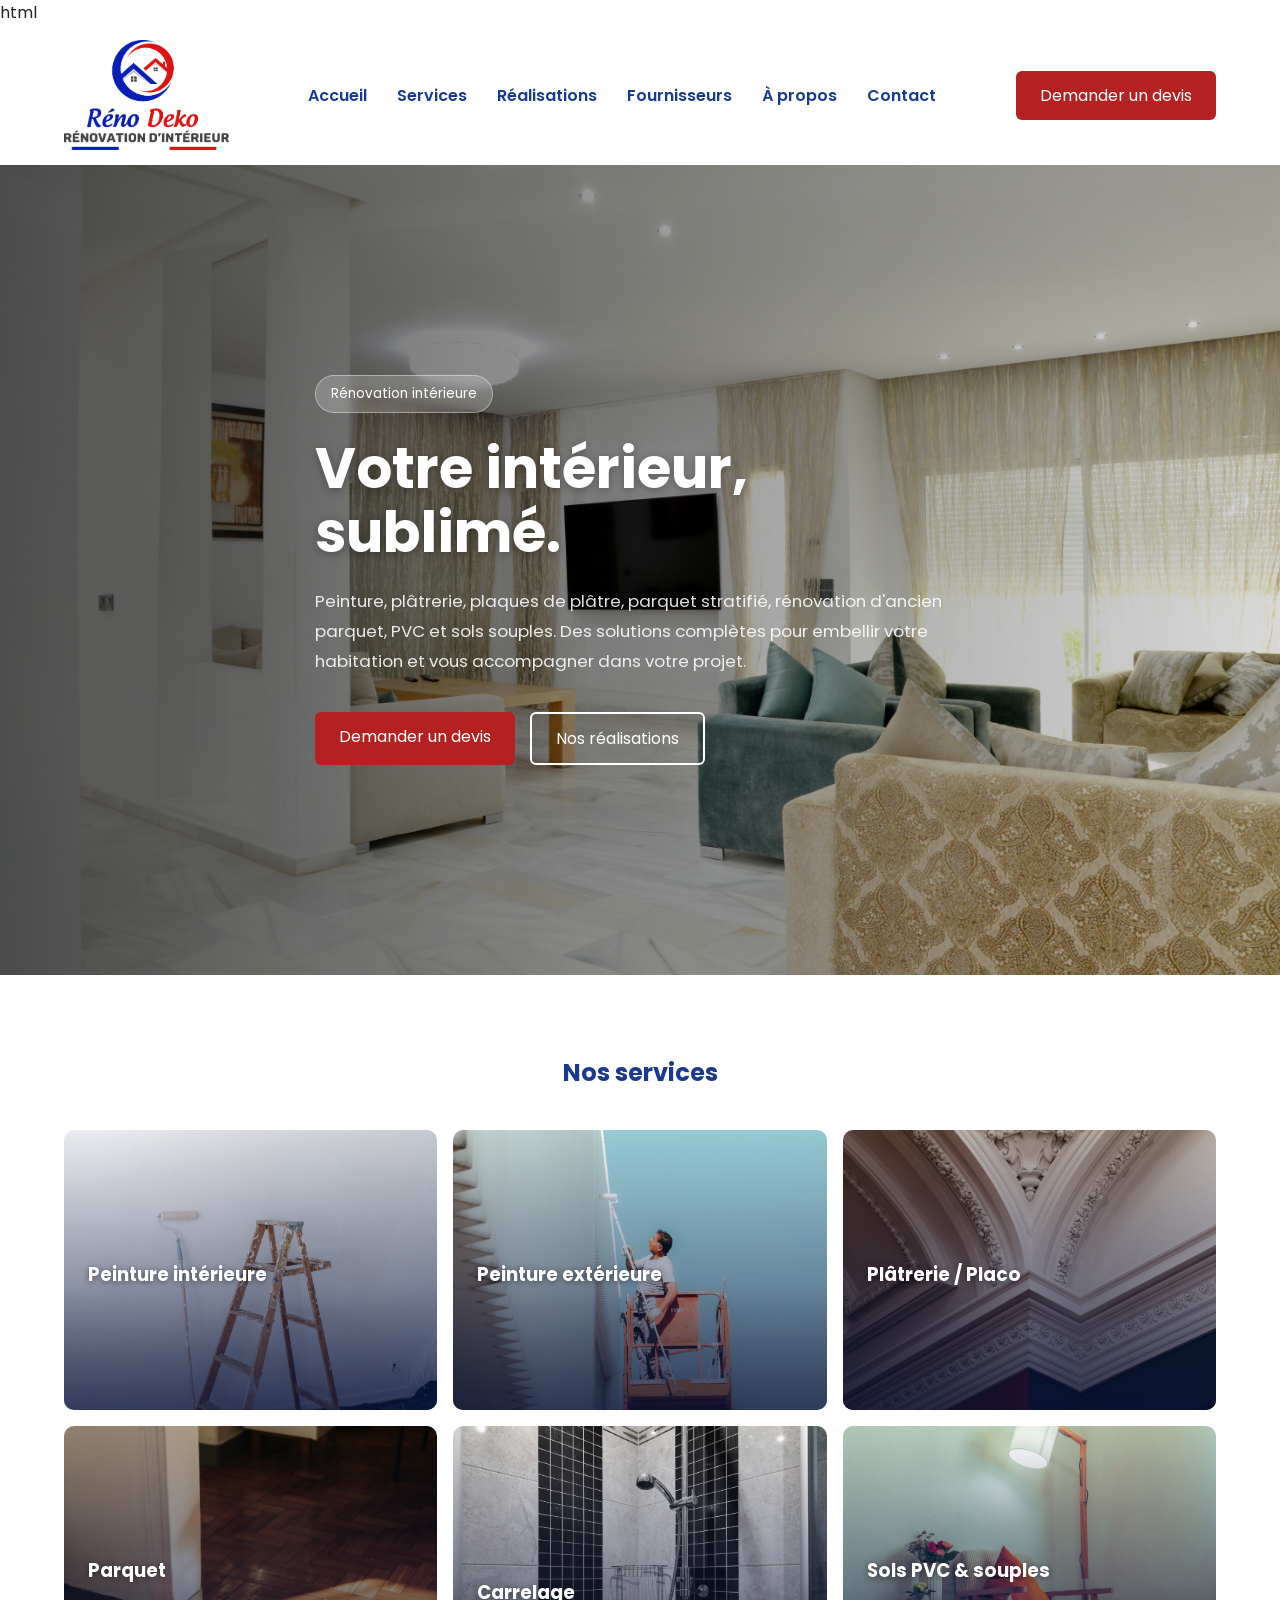
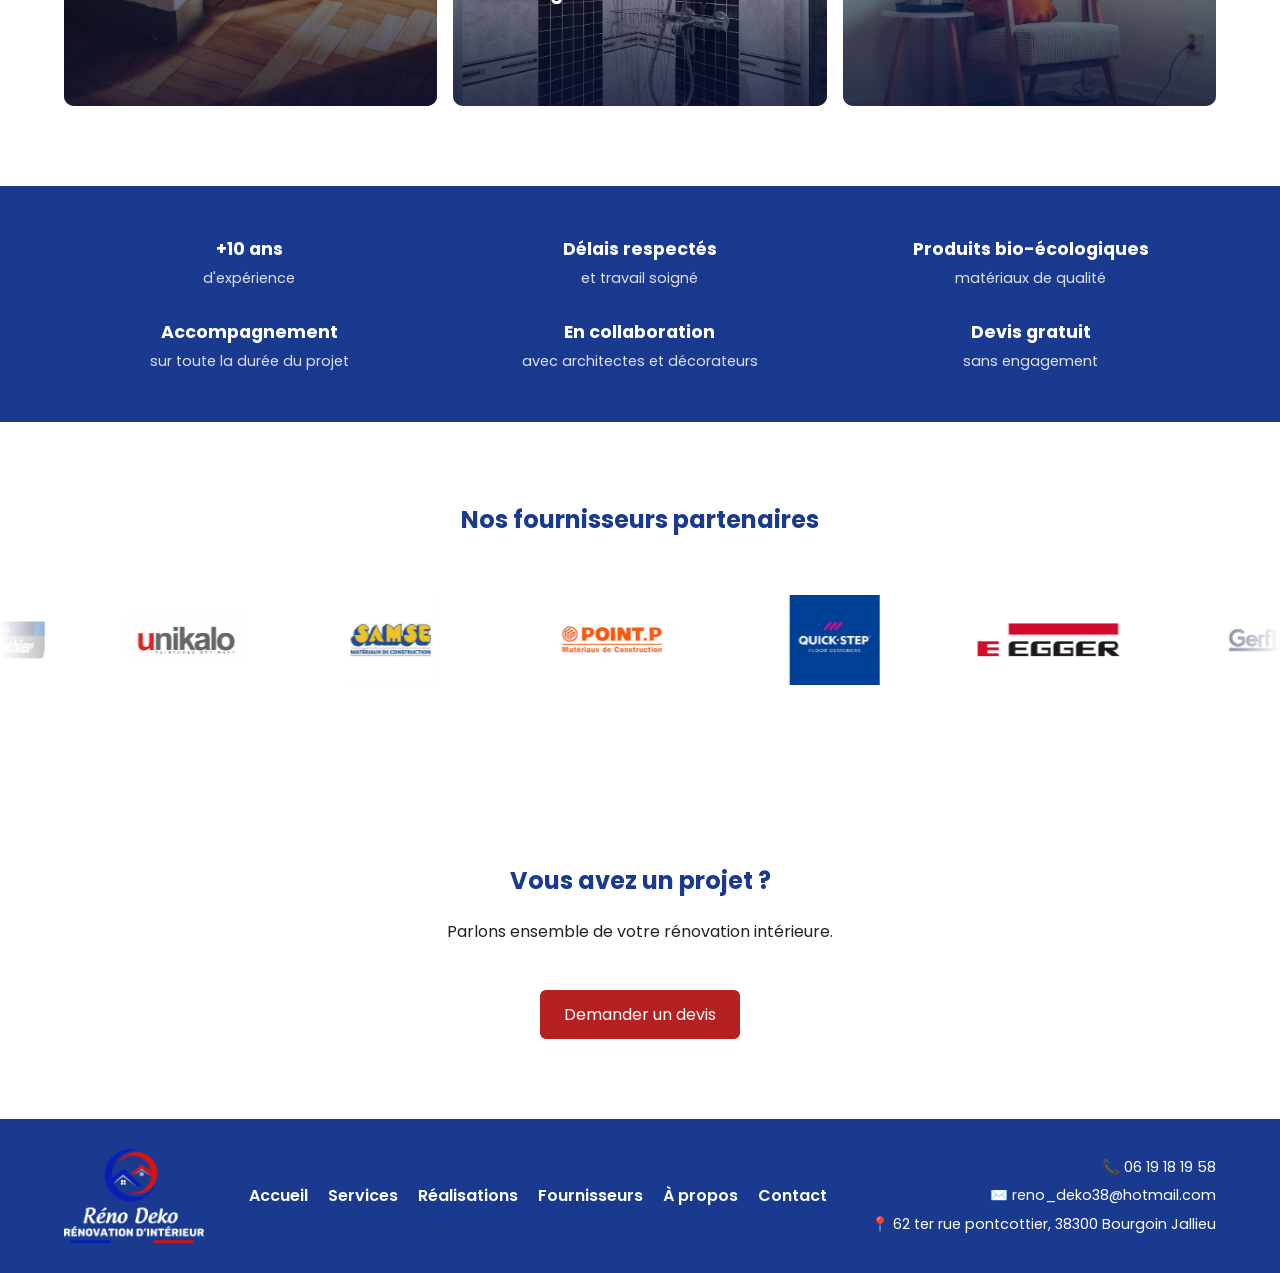
==== commit 973d1cce: "Update index.html" ====
--- a/index.html
+++ b/index.html
@@ -1,10 +1,27 @@
 <!DOCTYPE html>
 <html lang="fr">
 
-<head>
+html<head>
     <meta charset="UTF-8">
     <meta name="viewport" content="width=device-width, initial-scale=1.0">
-    <title>Réno Deko - Rénovation intérieure</title>
+    <title>Réno Deko – Peinture & Rénovation intérieure à Bourgoin-Jallieu</title>
+    <meta name="description" content="Artisan peintre à Bourgoin-Jallieu. Peinture, parquet, plâtrerie, carrelage, sols PVC. Devis gratuit. Intervention en Isère (38).">
+    <script type="application/ld+json">
+    {
+      "@context": "https://schema.org",
+      "@type": "LocalBusiness",
+      "name": "Réno Deko",
+      "address": {
+        "@type": "PostalAddress",
+        "streetAddress": "62 ter rue Pontcottier",
+        "addressLocality": "Bourgoin-Jallieu",
+        "postalCode": "38300",
+        "addressCountry": "FR"
+      },
+      "telephone": "+33619181958",
+      "url": "https://sansblazfix.github.io/renodeko.fr/"
+    }
+    </script>
     <link rel="stylesheet" href="assets/css/style.css">
 </head>
 <body>
--- a/assets/css/style.css
+++ b/assets/css/style.css
@@ -119,8 +119,6 @@
     overflow: hidden;
 }
 
-/* Diaporama du hero — contrôlé par JavaScript */
-/* Place tes fichiers : hero-banner1.jpg, hero-banner2.jpg, hero-banner3.jpg */
 .hero-bg{
     position: absolute;
     inset: 0;
@@ -135,7 +133,6 @@
     opacity: 1;
 }
 
-/* Overlay sombre pour lisibilité du texte */
 .hero-overlay{
     position: absolute;
     inset: 0;
@@ -201,19 +198,6 @@
     color:var(--blue);
 }
 
-/* anciens cards conservés au cas où utilisés ailleurs */
-.cards{
-    display:grid;
-    grid-template-columns:repeat(auto-fit,minmax(220px,1fr));
-    gap:20px;
-}
-.card{
-    background:rgba(255,255,255,0.92);
-    padding:30px;
-    border-radius:10px;
-    box-shadow:0 5px 20px rgba(0,0,0,.08);
-}
-
 /* ── SERVICE CARDS AVEC HOVER IMAGE ── */
 .service-cards{
     display:grid;
@@ -259,7 +243,6 @@
     transition:opacity 0.35s ease;
 }
 
-/* titre toujours visible en bas même sans hover */
 .service-card-overlay h3{
     color:white;
     font-size:1.15rem;
@@ -299,7 +282,6 @@
     color:var(--dark);
 }
 
-/* état sans hover : juste le titre visible */
 .service-card::before{
     content:'';
     position:absolute;
@@ -452,28 +434,77 @@
     opacity:0.85;
 }
 
-/* ── FOURNISSEURS ── */
+/* ── FOURNISSEURS — BANDEAU DÉFILANT (géré par JS) ── */
 .suppliers-preview{
     padding:80px 0;
 }
 
-.logos{
-    display:flex;
+.suppliers-preview .container{
+    margin-bottom:40px;
+}
+
+.logos-marquee{
+    width:100%;
+    overflow:hidden;
+    mask-image: linear-gradient(
+        to right,
+        transparent 0%,
+        black 8%,
+        black 92%,
+        transparent 100%
+    );
+    -webkit-mask-image: linear-gradient(
+        to right,
+        transparent 0%,
+        black 8%,
+        black 92%,
+        transparent 100%
+    );
+}
+
+/* Le track n'a plus d'animation CSS — c'est le JS qui gère le défilement */
+.logos-track{
+    display:flex;
+    align-items:center;
+    gap:24px;
+    width:max-content;
+    will-change: transform;
+}
+
+.logo-card{
+    background:white;
+    border-radius:5px;
+    padding:18px 28px;
+    display:flex;
+    align-items:center;
     justify-content:center;
-    align-items:center;
-    flex-wrap:wrap;
-    gap:50px;
-}
-
-.logos img{
-    max-height:60px;
-    min-width:80px;
+    min-width:180px;
+    min-height:90px;
+    flex-shrink:0;
+}
+
+.logo-card img{
+    max-height:90px;
+    max-width:240px;
     object-fit:contain;
 }
 
-.logos img[src=""],
-.logos img:not([src]){
-    display:none;
+/* ── BANNIÈRE DE PAGE ── */
+.page-banner{
+    padding:80px 0;
+    background:#f8f8f8;
+}
+
+.page-banner h1{
+    font-size:42px;
+    color:var(--blue);
+    margin-bottom:20px;
+}
+
+.page-banner p{
+    margin-bottom:30px;
+    max-width:800px;
+    line-height:1.7;
 }
 
 /* ── CTA ── */
@@ -564,6 +595,10 @@
 
     .hero h1{
         font-size:32px;
+    }
+
+    .page-banner h1{
+        font-size:34px;
     }
 
     .hero-overlay{
@@ -621,4 +656,4 @@
     .navbar > .btn-primary{
         display:none;
     }
-}+}
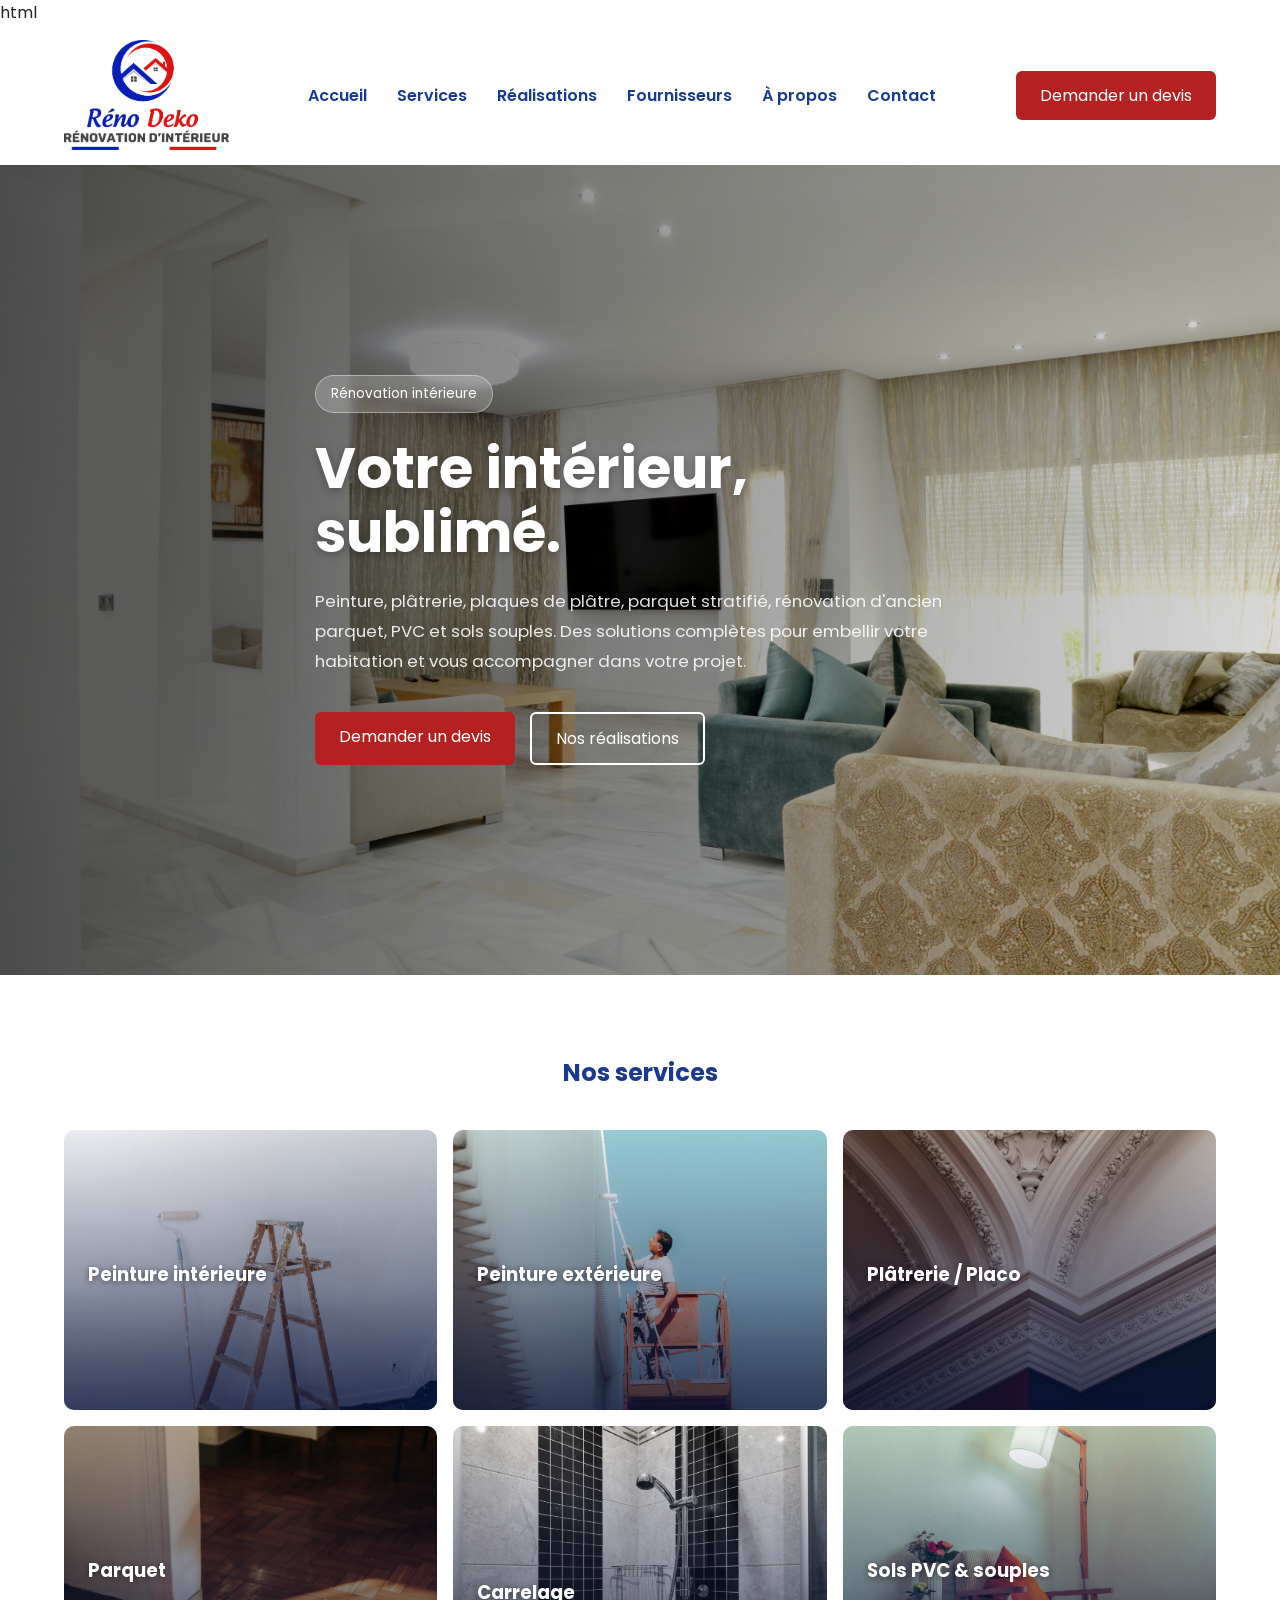
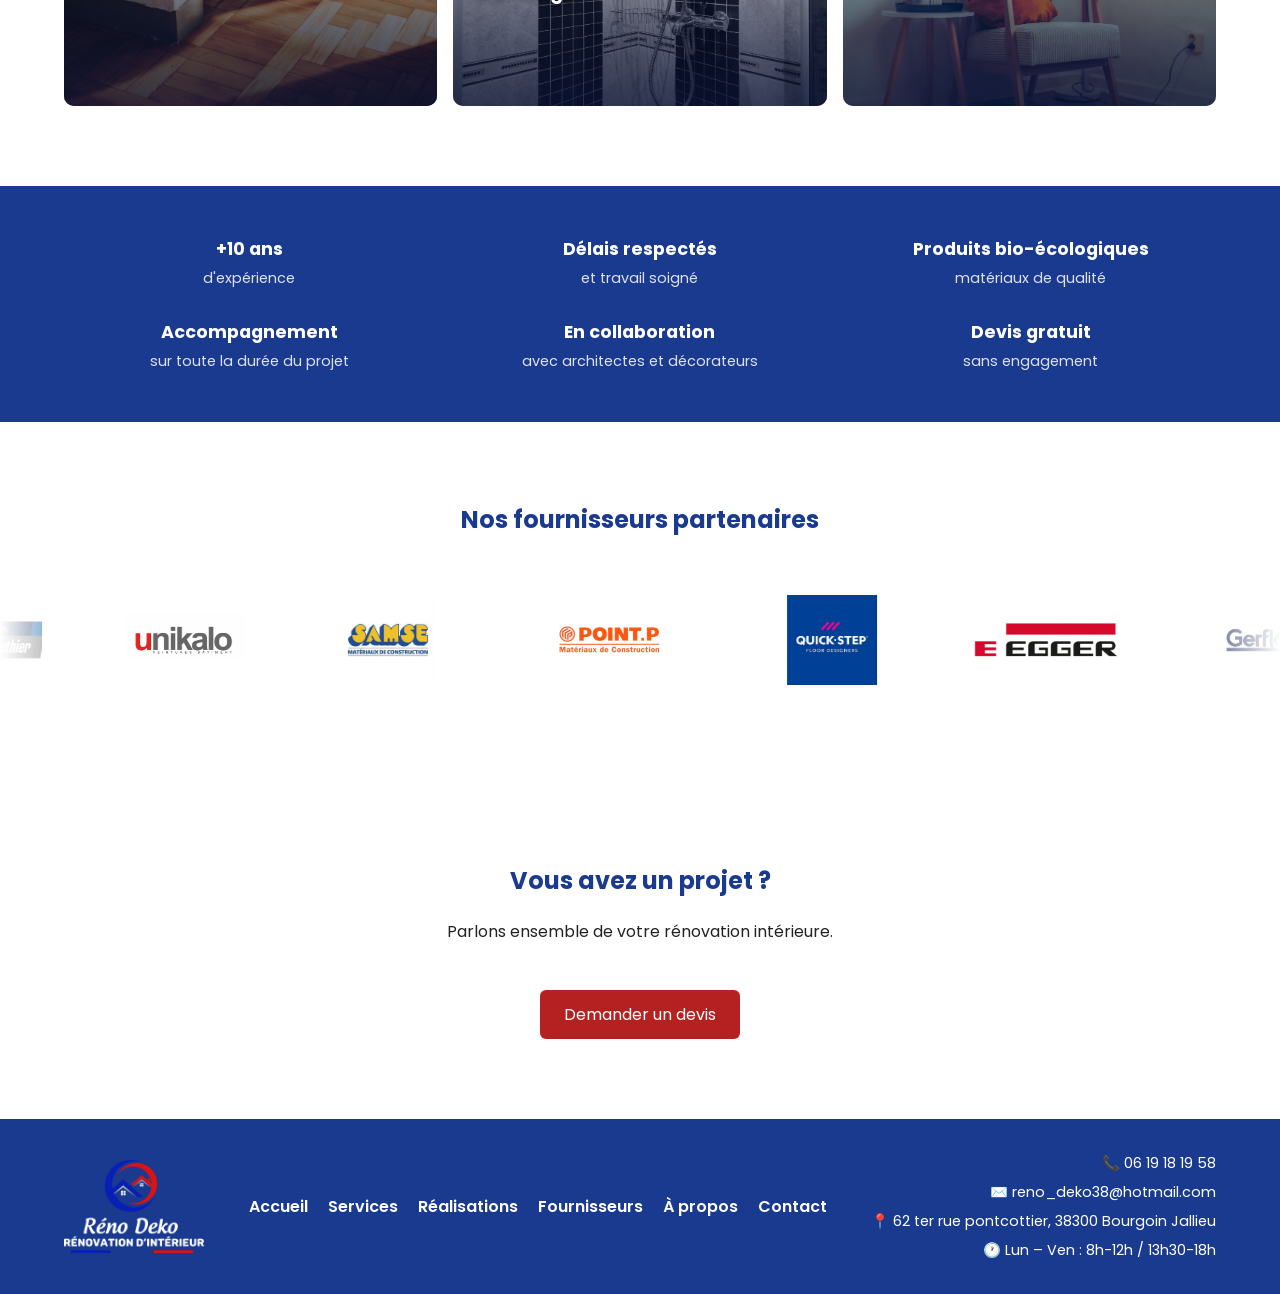
==== commit 5265116e: "Update index.html" ====
--- a/index.html
+++ b/index.html
@@ -266,6 +266,7 @@
                 <p>📞 <a href="tel:+33619181958">06 19 18 19 58</a></p>
                 <p>✉️ reno_deko38@hotmail.com</p>
                 <p>📍 62 ter rue pontcottier, 38300 Bourgoin Jallieu</p>
+                <p>🕐 Lun – Ven : 8h-12h / 13h30-18h</p>
             </div>
 
         </div>
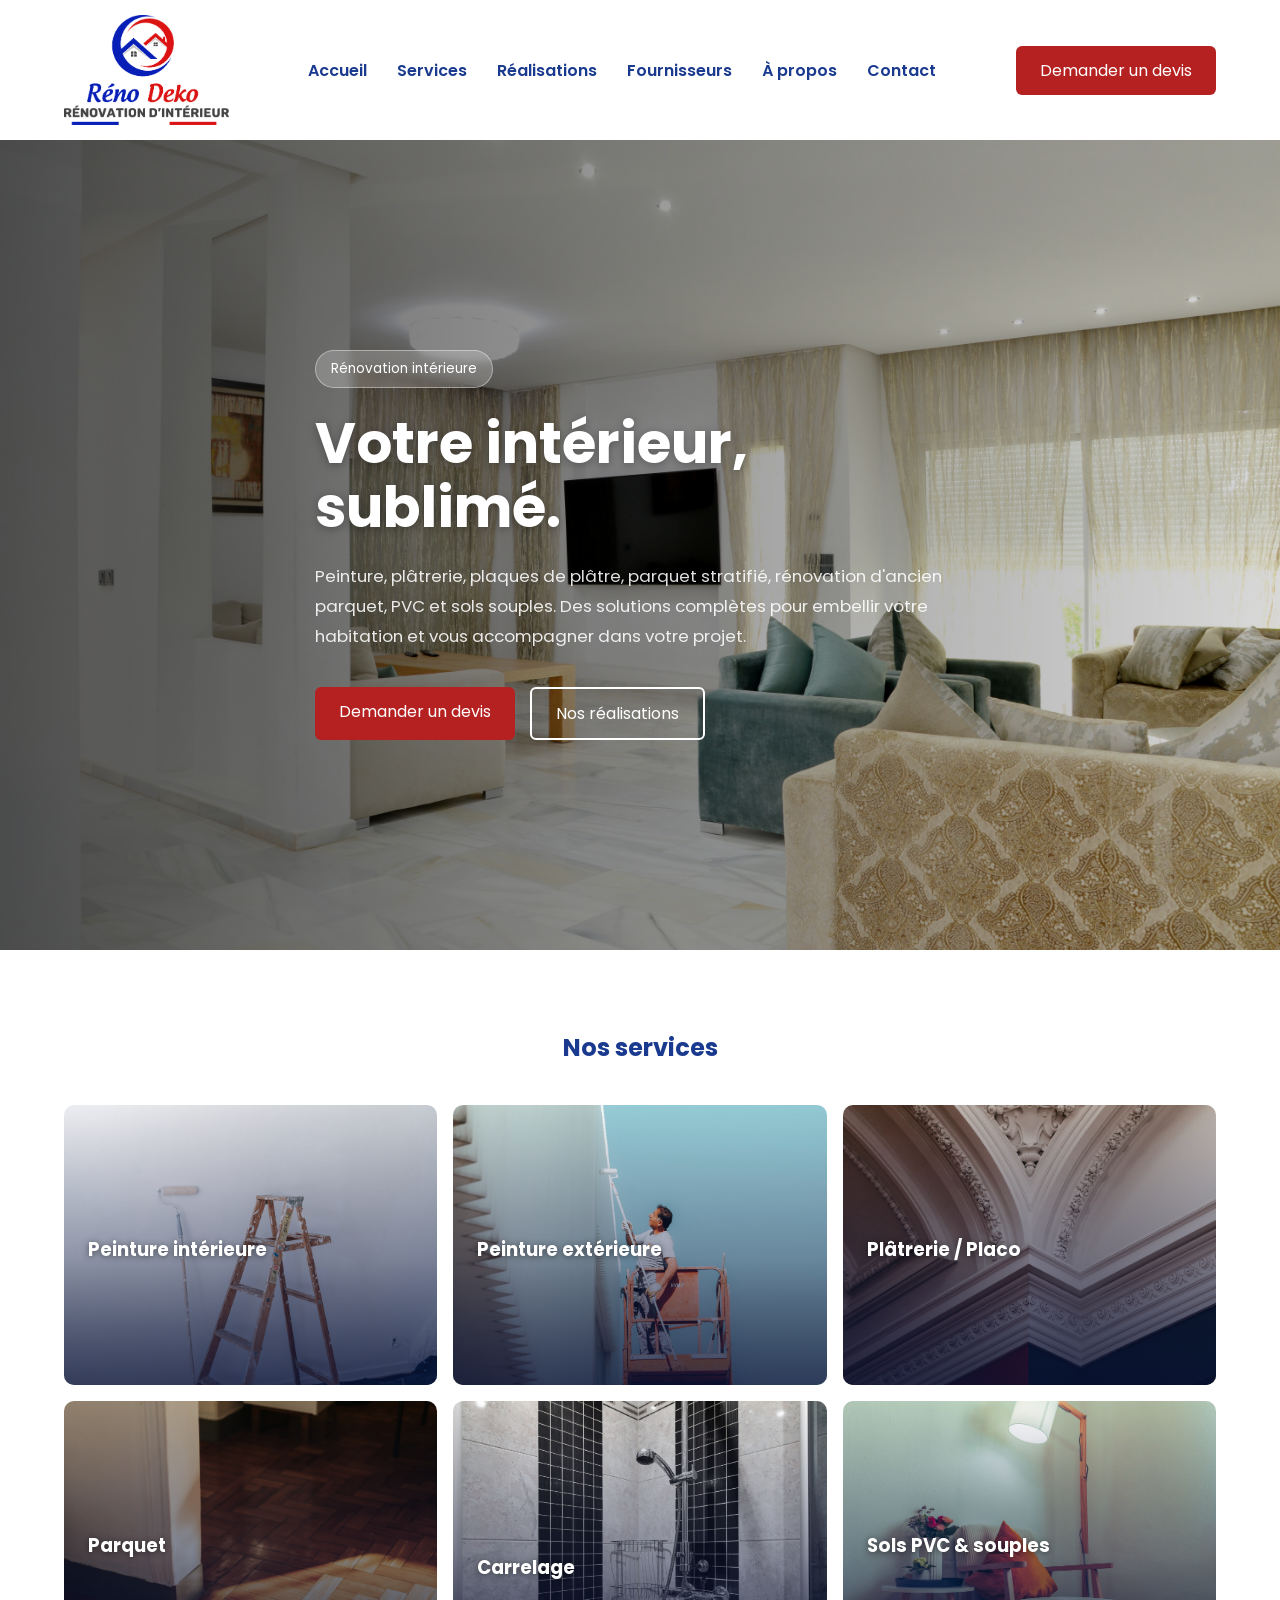
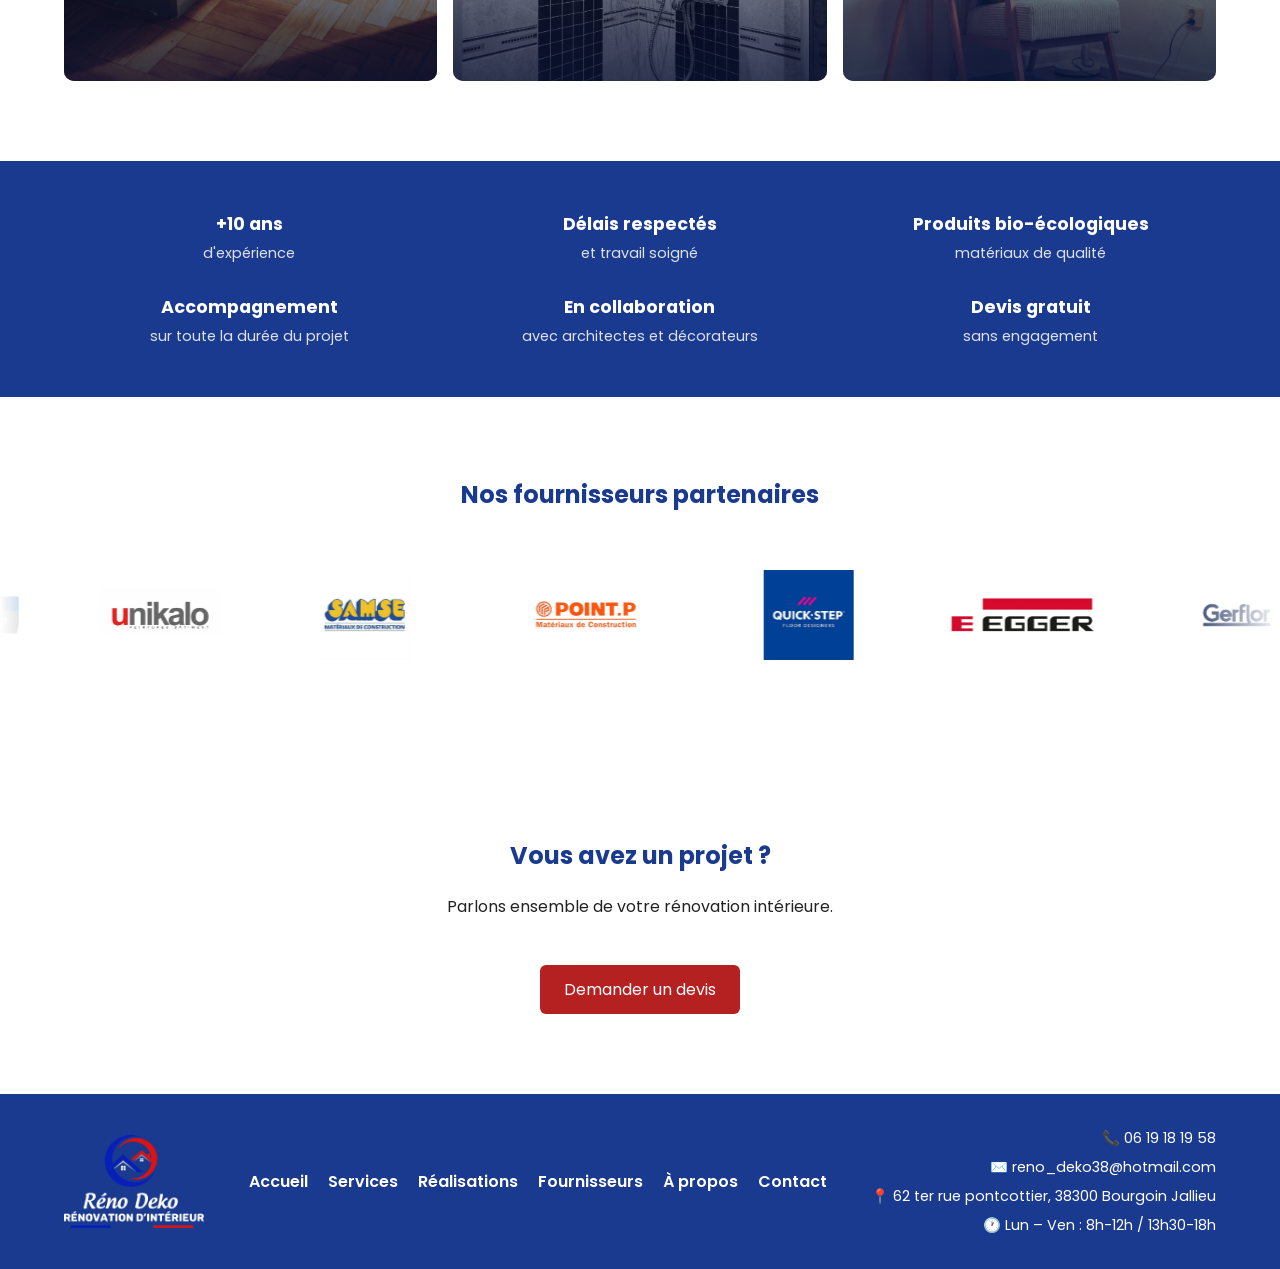
==== commit b5031930: "Update index.html" ====
--- a/index.html
+++ b/index.html
@@ -1,7 +1,6 @@
 <!DOCTYPE html>
 <html lang="fr">
-
-html<head>
+<head>
     <meta charset="UTF-8">
     <meta name="viewport" content="width=device-width, initial-scale=1.0">
     <title>Réno Deko – Peinture & Rénovation intérieure à Bourgoin-Jallieu</title>
